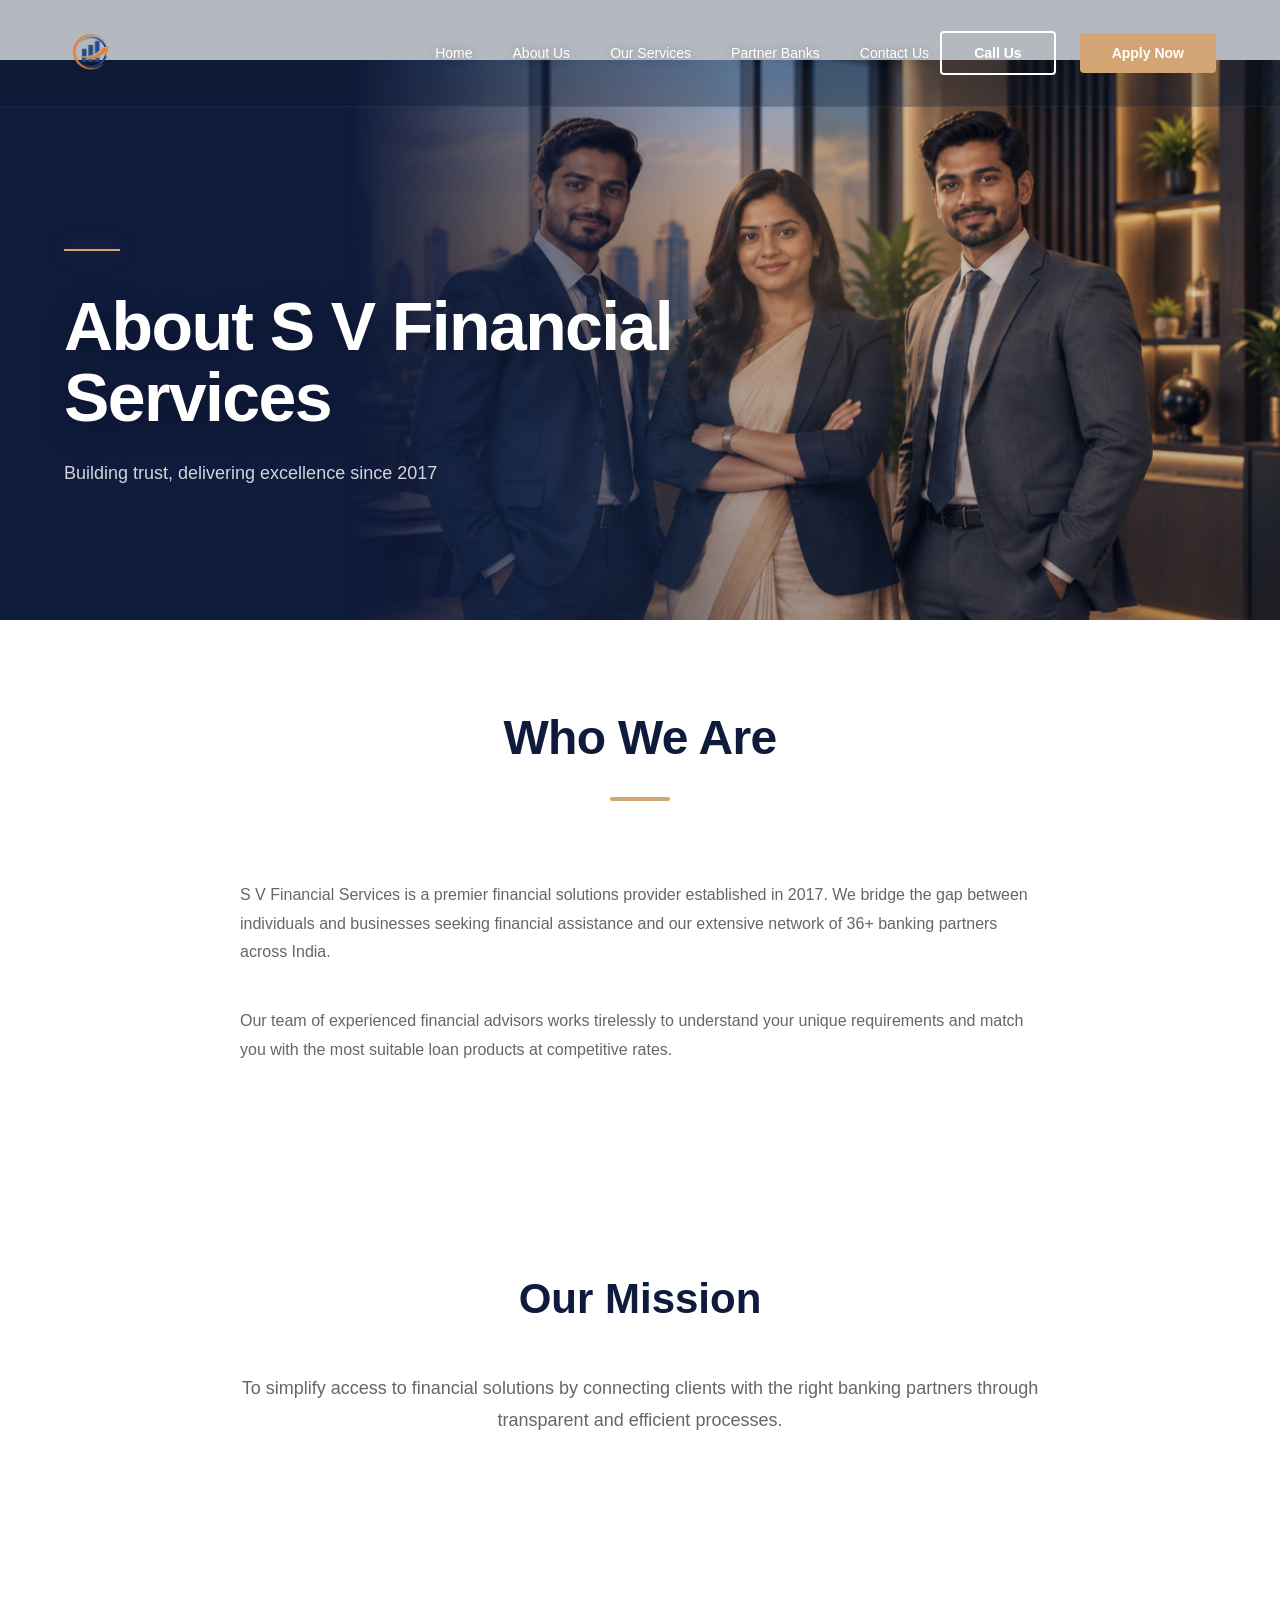
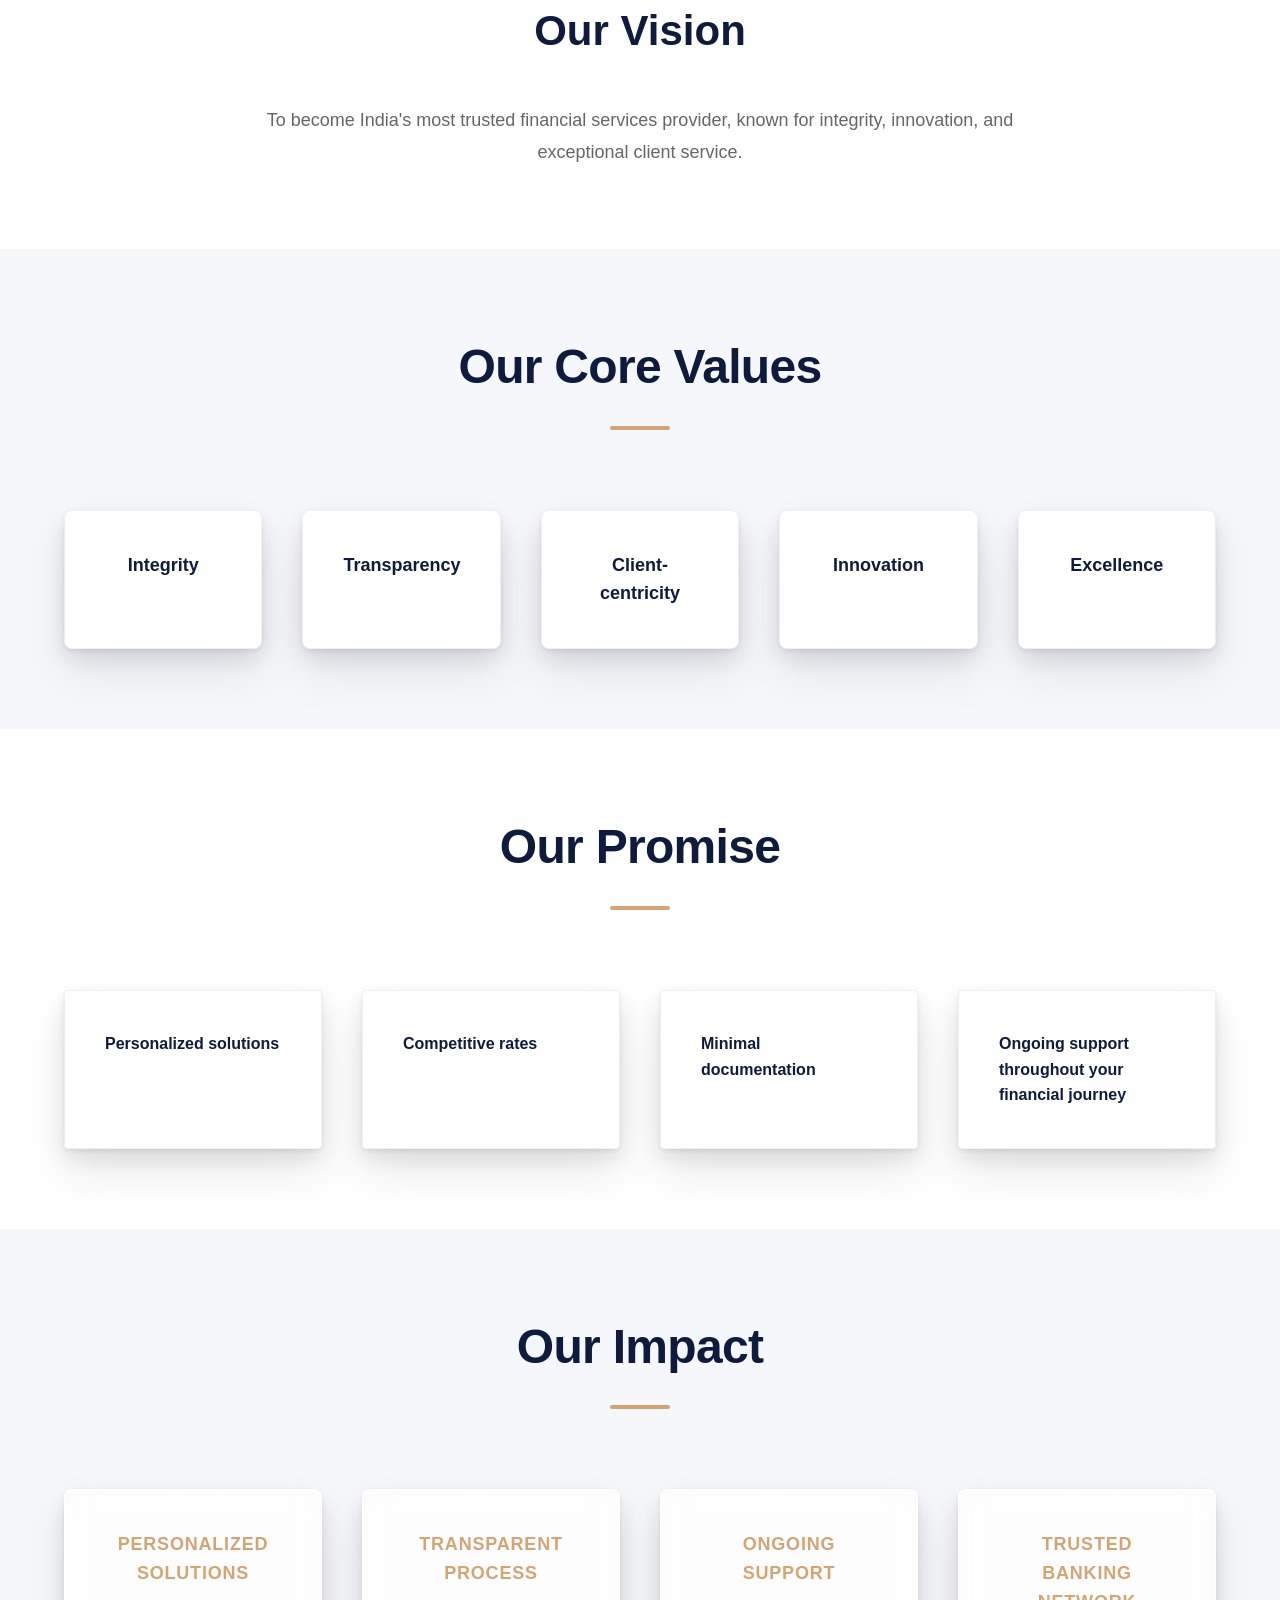
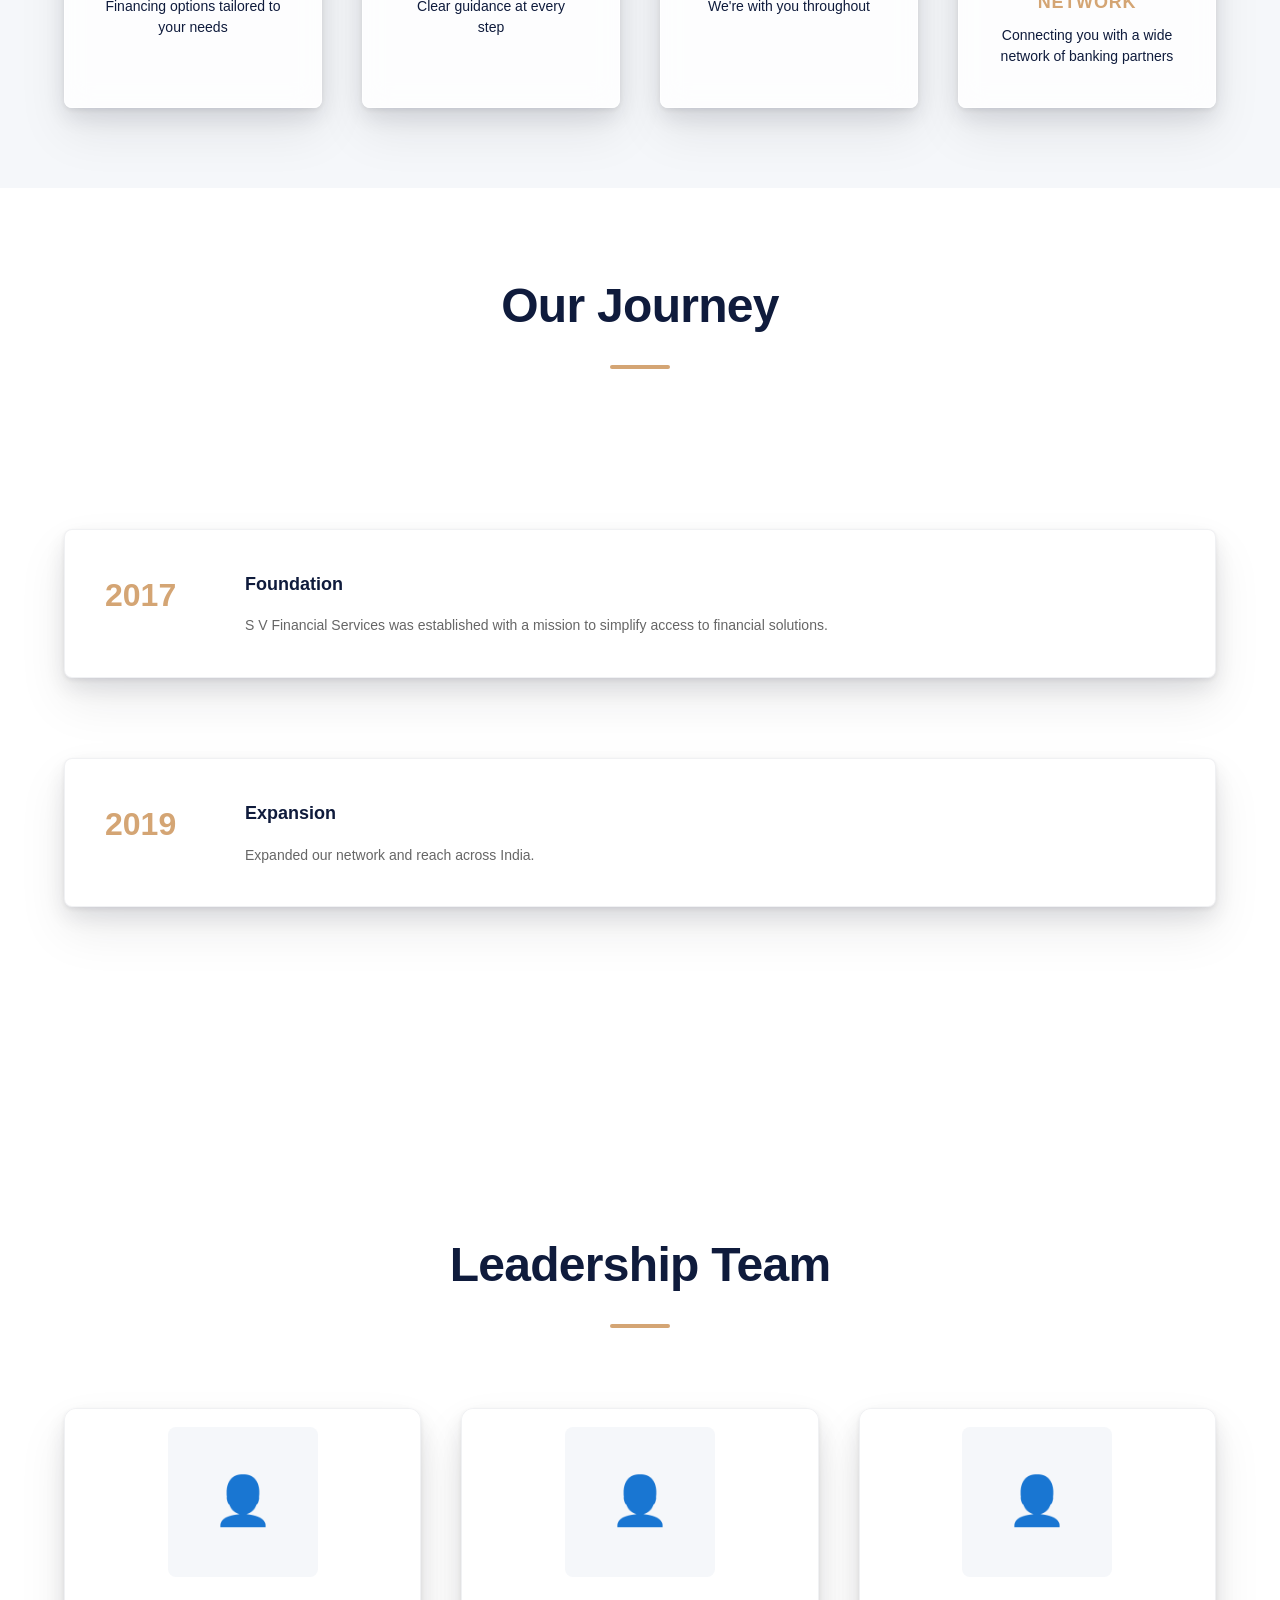
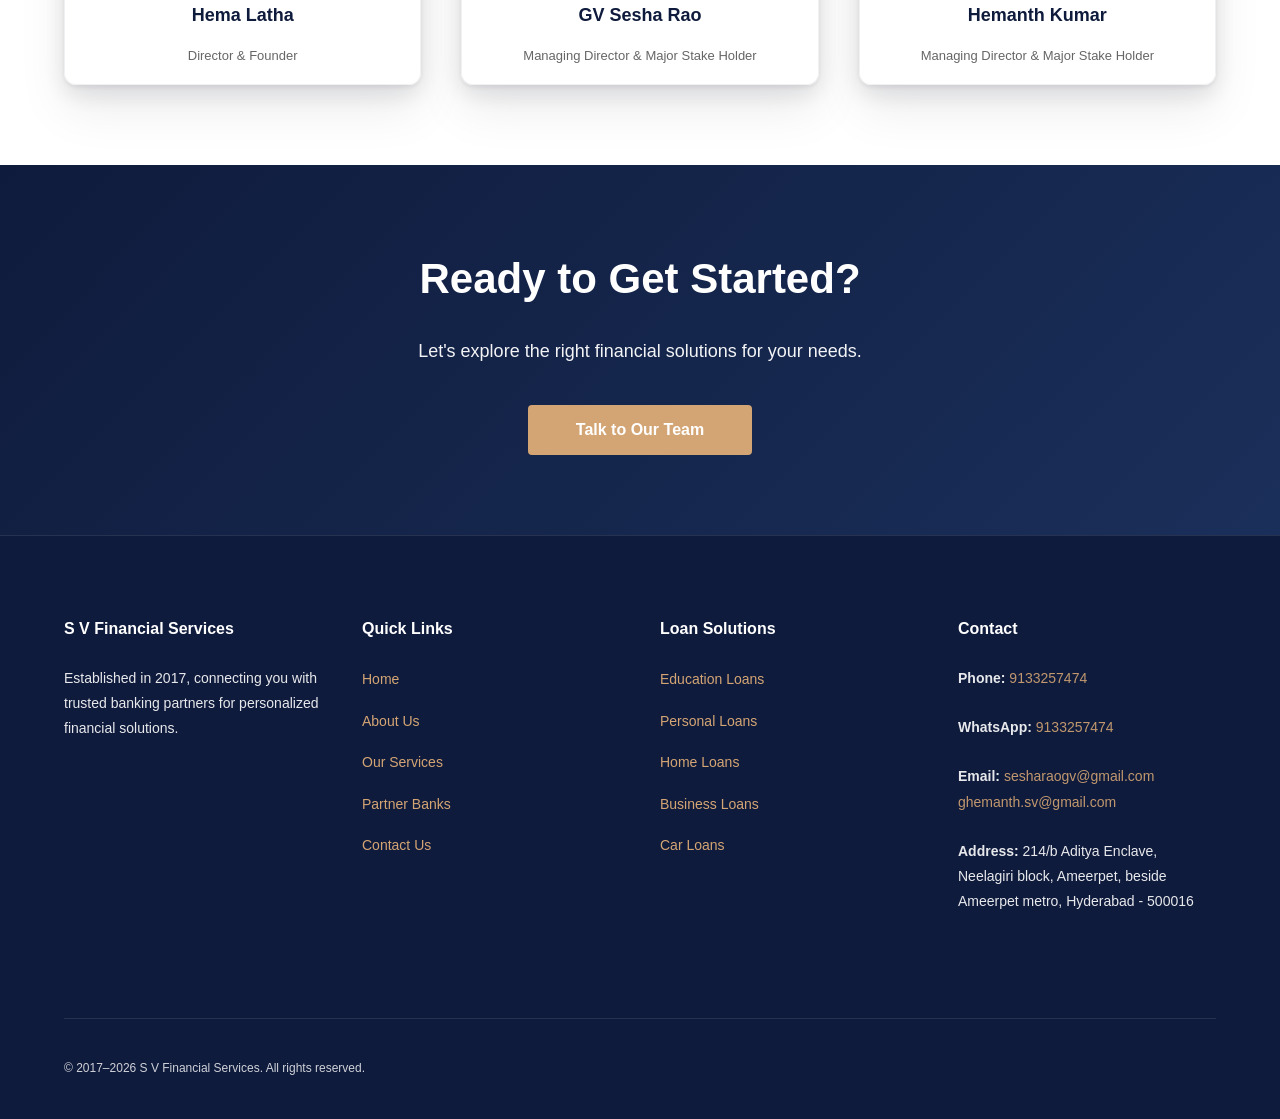
==== about.html @ e2f90a05 "Initial website deployment" ====
<!DOCTYPE html>
<html lang="en">
<head>
    <meta charset="UTF-8">
    <meta name="viewport" content="width=device-width, initial-scale=1.0">
    <meta name="description" content="About S V Financial Services - Our mission, vision, values, and journey since 2017.">
    <meta name="theme-color" content="#0F1B3C">
    
    <!-- Open Graph -->
    <meta property="og:title" content="About S V Financial Services">
    <meta property="og:description" content="Discover our mission, vision, and leadership.">
    <meta property="og:type" content="website">
    
    <title>About S V Financial Services</title>
    <link rel="stylesheet" href="style.css">
</head>
<body>
    <!-- HEADER & NAVIGATION -->
    <header class="header" id="header">
        <div class="header-container">
            <div class="logo">
                <img src="assets/LOGO.png" alt="S V Financial Services Logo" class="logo-img">
            </div>
            
            <nav class="nav-desktop" id="navDesktop">
                <a href="index.html" class="nav-link">Home</a>
                <a href="about.html" class="nav-link">About Us</a>
                <a href="index.html#services" class="nav-link">Our Services</a>
                <a href="index.html#partners" class="nav-link">Partner Banks</a>
                <a href="index.html#contact-cta" class="nav-link">Contact Us</a>
            </nav>
            
            <div class="header-actions">
                <button class="btn-call" id="callBtn">Call Us</button>
                <button class="btn-primary" id="applyBtnHeader">Apply Now</button>
            </div>
            
            <button class="mobile-menu-btn" id="mobileMenuBtn">
                <span></span>
                <span></span>
                <span></span>
            </button>
        </div>
    </header>

    <!-- MOBILE MENU -->
    <nav class="mobile-menu" id="mobileMenu">
        <div class="mobile-menu-content">
            <button class="close-menu-btn" id="closeMenuBtn">×</button>
            <a href="index.html" class="mobile-menu-link">Home</a>
            <a href="about.html" class="mobile-menu-link">About Us</a>
            <a href="index.html#services" class="mobile-menu-link">Our Services</a>
            <a href="index.html#partners" class="mobile-menu-link">Partner Banks</a>
            <a href="index.html#contact-cta" class="mobile-menu-link">Contact Us</a>
            <a href="tel:9133257474" class="mobile-menu-link">Call Us</a>
            <button class="btn-primary full-width" id="applyBtnMobile">Apply Now</button>
        </div>
    </nav>

    <main>
        <!-- SECTION 01: ABOUT HERO -->
        <section class="about-hero about-hero--parallax">
            <div class="hero-content">
                <h1>About S V Financial Services</h1>
                <p>Building trust, delivering excellence since 2017</p>
            </div>
        </section>

        <!-- SECTION 02: WHO WE ARE -->
        <section class="who-we-are">
            <div class="container">
                <h2 class="section-title section-title--refined">Who We Are</h2>
                <div class="who-we-are-content">
                    <p>
                        S V Financial Services is a premier financial solutions provider established in 2017. 
                        We bridge the gap between individuals and businesses seeking financial assistance and our 
                        extensive network of 36+ banking partners across India.
                    </p>
                    <p>
                        Our team of experienced financial advisors works tirelessly to understand your unique requirements 
                        and match you with the most suitable loan products at competitive rates.
                    </p>
                </div>
            </div>
        </section>

        <!-- SECTION 03: MISSION -->
        <section class="mission-vision" id="mission">
            <div class="container">
                <div class="mission-content">
                    <h2>Our Mission</h2>
                    <p>To simplify access to financial solutions by connecting clients with the right banking partners through transparent and efficient processes.</p>
                </div>
            </div>
        </section>

        <!-- SECTION 04: VISION -->
        <section class="mission-vision" id="vision">
            <div class="container">
                <div class="vision-content">
                    <h2>Our Vision</h2>
                    <p>To become India's most trusted financial services provider, known for integrity, innovation, and exceptional client service.</p>
                </div>
            </div>
        </section>

        <!-- SECTION 05: CORE VALUES -->
        <section class="core-values">
            <div class="container">
                <h2 class="section-title section-title--refined">Our Core Values</h2>
                <div class="values-grid" id="valuesGrid">
                    <!-- Values populated by JavaScript -->
                </div>
            </div>
        </section>

        <!-- SECTION 06: OUR PROMISE -->
        <section class="our-promise">
            <div class="container">
                <h2 class="section-title section-title--refined">Our Promise</h2>
                <div class="promise-grid" id="promiseGrid">
                    <!-- Promise items populated by JavaScript -->
                </div>
            </div>
        </section>

        <!-- SECTION 07: COMPANY STATISTICS -->
        <section class="company-stats">
            <div class="container">
                <h2 class="section-title section-title--refined">Our Impact</h2>
                <div class="stats-grid" id="aboutStatsGrid">
                    <!-- Stats populated by JavaScript -->
                </div>
            </div>
        </section>

        <!-- SECTION 08: OUR JOURNEY -->
        <section class="our-journey">
            <div class="container">
                <h2 class="section-title section-title--refined">Our Journey</h2>
                <div class="timeline" id="journeyTimeline">
                    <!-- Journey timeline populated by JavaScript -->
                </div>
            </div>
        </section>

        <!-- SECTION 09: LEADERSHIP TEAM -->
        <section class="leadership-team">
            <div class="container">
                <h2 class="section-title section-title--refined">Leadership Team</h2>
                <div class="leadership-grid" id="leadershipGrid">
                    <!-- Leadership populated by JavaScript -->
                </div>
            </div>
        </section>

        <!-- SECTION 10: CONTACT CTA -->
        <section class="contact-cta-section">
            <div class="container">
                <h2>Ready to Get Started?</h2>
                <p>Let's explore the right financial solutions for your needs.</p>
                <button class="btn-primary btn-large" id="contactTeamBtn">Talk to Our Team</button>
            </div>
        </section>

        <!-- SECTION 11: FOOTER -->
        <footer class="footer">
            <div class="container">
                <div class="footer-grid">
                    <div class="footer-column">
                        <h3>S V Financial Services</h3>
                        <p>Established in 2017, connecting you with trusted banking partners for personalized financial solutions.</p>
                    </div>
                    
                    <div class="footer-column">
                        <h4>Quick Links</h4>
                        <ul>
                            <li><a href="index.html">Home</a></li>
                            <li><a href="about.html">About Us</a></li>
                            <li><a href="index.html#services">Our Services</a></li>
                            <li><a href="index.html#partners">Partner Banks</a></li>
                            <li><a href="index.html#contact-cta">Contact Us</a></li>
                        </ul>
                    </div>
                    
                    <div class="footer-column">
                        <h4>Loan Solutions</h4>
                        <ul>
                            <li><a href="index.html#services">Education Loans</a></li>
                            <li><a href="index.html#services">Personal Loans</a></li>
                            <li><a href="index.html#services">Home Loans</a></li>
                            <li><a href="index.html#services">Business Loans</a></li>
                            <li><a href="index.html#services">Car Loans</a></li>
                        </ul>
                    </div>
                    
                    <div class="footer-column">
                        <h4>Contact</h4>
                        <p><strong>Phone:</strong> <a href="tel:9133257474">9133257474</a></p>
                        <p><strong>WhatsApp:</strong> <a href="https://wa.me/919133257474">9133257474</a></p>
                        <p><strong>Email:</strong> <a href="mailto:sesharaogv@gmail.com">sesharaogv@gmail.com</a><br><a href="mailto:ghemanth.sv@gmail.com">ghemanth.sv@gmail.com</a></p>
                        <p><strong>Address:</strong> 214/b Aditya Enclave, Neelagiri block, Ameerpet, beside Ameerpet metro, Hyderabad - 500016</p>
                    </div>
                </div>
                
                <div class="footer-bottom">
                    <p>&copy; 2017–<span id="year"></span> S V Financial Services. All rights reserved.</p>
                    <div class="footer-links">
                    </div>
                </div>
            </div>
        </footer>
    </main>

    <script src="script.js"></script>
</body>
</html>
---- style.css ----
/* ================================================================
   S V FINANCIAL SERVICES - PREMIUM STYLESHEET
   ================================================================ */

/* CSS VARIABLES */
:root {
    /* Primary Colors */
    --primary-navy: #0F1B3C;
    --primary-white: #FFFFFF;
    --accent-blue: #E8F0F8;
    --accent-gold: #D4A574;
    
    /* Text Colors */
    --text-dark: #1A2744;
    --text-light: #666666;
    --text-muted: #999999;
    
    /* Utility Colors */
    --bg-light: #F5F7FA;
    --border-light: #EEEEEE;
    --success: #10B981;
    --error: #EF4444;
    --info: #3B82F6;
    
    /* Shadows */
    --shadow-sm: 0 2px 8px rgba(0, 0, 0, 0.08);
    --shadow-md: 0 4px 16px rgba(0, 0, 0, 0.12);
    --shadow-lg: 0 8px 32px rgba(0, 0, 0, 0.16);
    
    /* Typography */
    --font-family: -apple-system, BlinkMacSystemFont, "Segoe UI", Roboto, sans-serif;
    --font-size-base: 16px;
    --line-height-base: 1.6;
    
    /* Spacing */
    --spacing-xs: 8px;
    --spacing-sm: 16px;
    --spacing-md: 24px;
    --spacing-lg: 40px;
    --spacing-xl: 80px;
    
    /* Animation */
    --transition-fast: 300ms ease;
    --transition-base: 400ms ease;
    --transition-slow: 600ms ease;
}

/* Respect reduced motion preference */
@media (prefers-reduced-motion: reduce) {
    * {
        animation-duration: 0.01ms !important;
        animation-iteration-count: 1 !important;
        transition-duration: 0.01ms !important;
    }
}

/* ================================================================
   GLOBAL STYLES
   ================================================================ */

* {
    margin: 0;
    padding: 0;
    box-sizing: border-box;
}

html {
    scroll-behavior: smooth;
}

body {
    font-family: var(--font-family);
    font-size: var(--font-size-base);
    line-height: var(--line-height-base);
    color: var(--text-dark);
    background-color: var(--primary-white);
    overflow-x: hidden;
}

.container {
    max-width: 1200px;
    margin: 0 auto;
    padding: 0 var(--spacing-md);
}

/* ================================================================
   PERSISTENT ₹ COIN — single signature visual, position/opacity/scale
   driven by JS via CSS custom properties. Never affects layout
   (fixed + transform/opacity only). Sits below header/nav/forms.
   ================================================================ */

.persistent-rupee {
    position: fixed;
    top: 0;
    left: 0;
    width: 150px;
    height: 150px;
    margin: -75px 0 0 -75px; /* centers the box on its JS-driven x/y point */
    z-index: 6;
    pointer-events: none;
    perspective: 700px;
    will-change: transform, opacity;
    transform: translate3d(
        calc(var(--rupee-x, 50) * 1vw),
        calc(var(--rupee-y, 50) * 1vh),
        0
    ) scale(var(--rupee-scale, 1));
    opacity: var(--rupee-opacity, 0);
    filter: drop-shadow(0 10px 26px rgba(5, 12, 28, 0.45));
    transition: opacity 300ms ease;
}

.persistent-rupee__spin {
    width: 100%;
    height: 100%;
    animation: rupeeSpin 16s linear infinite;
    transform-style: preserve-3d;
}

.persistent-rupee__svg {
    width: 100%;
    height: 100%;
    display: block;
}

.persistent-rupee.is-pulsing .persistent-rupee__spin {
    animation:
        rupeeSpin 16s linear infinite,
        rupeePulse 650ms ease-out;
}

@keyframes rupeeSpin {
    from { transform: rotateY(0deg); }
    to { transform: rotateY(360deg); }
}

@keyframes rupeePulse {
    0% { filter: brightness(1); }
    40% { filter: brightness(1.18); }
    100% { filter: brightness(1); }
}

@media (max-width: 768px) {
    .persistent-rupee {
        width: 96px;
        height: 96px;
        margin: -48px 0 0 -48px;
    }
}

@media (prefers-reduced-motion: reduce) {
    .persistent-rupee {
        transition: none;
    }
    .persistent-rupee__spin {
        animation: none;
    }
}

/* ================================================================
   HEADER & NAVIGATION
   ================================================================ */

.header {
    position: fixed;
    top: 0;
    left: 0;
    right: 0;
    z-index: 1000;
    transition: all var(--transition-base);
    background: transparent;
}

.header.scrolled {
    background: rgba(15, 27, 60, 0.95);
    backdrop-filter: blur(10px);
    box-shadow: var(--shadow-md);
}

.header-container {
    max-width: 1200px;
    margin: 0 auto;
    padding: var(--spacing-md);
    display: flex;
    align-items: center;
    justify-content: space-between;
}

.logo {
    display: flex;
    align-items: center;
    gap: 14px;
    flex: 0 0 auto;
    width: auto;
    min-width: 300px;
    position: relative;
    z-index: 10;
}

.logo img {
    height: 58px;
    width: 58px;
    object-fit: contain;
    display: block;
    transition: transform var(--transition-fast);
}

.logo img:hover {
    transform: scale(1.05);
}
.logo-name {
    display: block;
    color: #ffffff;
    font-size: 21px;
    font-weight: 600;
    line-height: 1.2;
    white-space: nowrap;
    letter-spacing: 0.2px;
    visibility: visible;
    opacity: 1;
}

.nav-desktop {
    display: flex;
    gap: var(--spacing-lg);
    align-items: center;
}

.nav-link {
    color: var(--primary-white);
    text-decoration: none;
    font-size: 14px;
    font-weight: 500;
    position: relative;
    transition: color var(--transition-fast);
}

.nav-link::after {
    content: '';
    position: absolute;
    bottom: -4px;
    left: 0;
    width: 0;
    height: 2px;
    background: var(--accent-gold);
    transition: width var(--transition-base);
}

.nav-link:hover::after,
.nav-link.active::after {
    width: 100%;
}

.header-actions {
    display: flex;
    gap: var(--spacing-md);
    align-items: center;
}

.mobile-menu-btn {
    display: none;
    flex-direction: column;
    background: none;
    border: none;
    cursor: pointer;
    gap: 6px;
}

.mobile-menu-btn span {
    width: 24px;
    height: 2px;
    background: var(--primary-white);
    transition: all var(--transition-fast);
    display: block;
}

/* Mobile Menu */
.mobile-menu {
    display: none;
    position: fixed;
    top: 0;
    left: 0;
    right: 0;
    bottom: 0;
    background: var(--primary-navy);
    z-index: 999;
    flex-direction: column;
    padding: 80px var(--spacing-md) var(--spacing-md);
}

.mobile-menu.active {
    display: flex;
}

.mobile-menu-content {
    display: flex;
    flex-direction: column;
    gap: var(--spacing-md);
}

.close-menu-btn {
    position: absolute;
    top: 20px;
    right: 20px;
    background: none;
    border: none;
    color: var(--primary-white);
    font-size: 32px;
    cursor: pointer;
}

.mobile-menu-link {
    color: var(--primary-white);
    text-decoration: none;
    padding: var(--spacing-md) 0;
    border-bottom: 1px solid rgba(255, 255, 255, 0.1);
    transition: color var(--transition-fast);
}

.mobile-menu-link:hover {
    color: var(--accent-gold);
}

.full-width {
    width: 100%;
    margin-top: var(--spacing-md);
}

/* ================================================================
   BUTTONS
   ================================================================ */

.btn-primary,
.btn-secondary,
.btn-call {
    padding: 12px 32px;
    border: none;
    border-radius: 4px;
    font-size: 14px;
    font-weight: 600;
    cursor: pointer;
    transition: all var(--transition-fast);
    font-family: var(--font-family);
    text-decoration: none;
    display: inline-block;
    text-align: center;
}

.btn-primary {
    background: var(--accent-gold);
    color: var(--primary-white);
}

.btn-primary:hover {
    background: #c29463;
    transform: translateY(-2px);
    box-shadow: var(--shadow-md);
}

.btn-primary:active {
    transform: translateY(0);
}

.btn-secondary {
    background: transparent;
    color: var(--primary-white);
    border: 2px solid var(--primary-white);
}

.btn-secondary:hover {
    background: var(--primary-white);
    color: var(--primary-navy);
    transform: translateY(-2px);
}

.btn-call {
    background: transparent;
    color: var(--primary-white);
    border: 2px solid var(--primary-white);
}

.btn-call:hover {
    background: var(--primary-white);
    color: var(--primary-navy);
}

.header.scrolled .btn-call {
    background: transparent;
}

.btn-large {
    padding: 16px 48px;
    font-size: 16px;
}

/* ================================================================
   SECTION 01: CINEMATIC HERO
   ================================================================ */

.hero {
    position: relative;
    height: calc(100vh - 60px);
    min-height: 650px;
    display: flex;
    align-items: center;
    justify-content: center;
    overflow: hidden;
    margin-top: 60px;
}

.hero-video {
    position: absolute;
    top: 0;
    left: 0;
    width: 100%;
    height: 100%;
    object-fit: cover;
    z-index: 0;
}

.hero-fallback {
    position: absolute;
    top: 0;
    left: 0;
    width: 100%;
    height: 100%;
    object-fit: cover;
    z-index: -1;
}


.hero::before {
    content: '';
    position: absolute;
    top: 0;
    left: 0;
    right: 0;
    bottom: 0;
    background: rgba(15, 27, 60, 0.4);
    z-index: 1;
}
.hero-content {
    position: absolute;
    left: 7%;
    top: 50%;
    transform: translateY(-50%);
    z-index: 8;
    text-align: left;
    color: var(--primary-white);
    width: 500px;
    max-width: 40%;
    animation: fadeInUp 800ms ease-out forwards;
    animation-delay: 200ms;
}

.hero-title {
    font-size: clamp(42px, 4.2vw, 62px);
    line-height: 1.08;
    font-weight: 700;
    margin-bottom: 22px;
    letter-spacing: -1.5px;
    color: var(--primary-white);
}
.hero-highlight {
    color: var(--primary-white);
    position: relative;
}
.hero-subtitle {
    font-size: 20px;
    font-weight: 400;
    line-height: 1.6;
    margin-bottom: var(--spacing-lg);
    opacity: 0.95;
}

.hero-ctas {
    display: flex;
    gap: var(--spacing-md);
    justify-content: center;
    flex-wrap: wrap;
}

.scroll-indicator {
    position: absolute;
    bottom: 40px;
    left: 50%;
    transform: translateX(-50%);
    z-index: 2;
    animation: bounce 2s infinite;
}

.scroll-indicator span {
    display: block;
    width: 2px;
    height: 30px;
    background: var(--primary-white);
    margin: 0 auto;
}

@keyframes fadeInUp {
    from {
        opacity: 0;
        transform: translateY(30px);
    }
    to {
        opacity: 1;
        transform: translateY(0);
    }
}

@keyframes bounce {
    0%, 100% {
        transform: translateX(-50%) translateY(0);
    }
    50% {
        transform: translateX(-50%) translateY(-10px);
    }
}

/* ================================================================
   SECTION 02: TRUST / KEY NUMBERS
   ================================================================ */

.trust-section {
    padding: var(--spacing-xl) 0;
    background: var(--bg-light);
}

.trust-grid {
    position: relative;
    z-index: 8;
    display: grid;
    grid-template-columns: repeat(auto-fit, minmax(200px, 1fr));
    gap: var(--spacing-lg);
}

.trust-card {
    text-align: center;
    padding: var(--spacing-lg);
    background: var(--primary-white);
    border-radius: 8px;
    box-shadow: var(--shadow-sm);
    transition: transform var(--transition-base), box-shadow var(--transition-base);
    opacity: 0;
    animation: fadeInUp 600ms ease-out forwards;
}

.trust-card:nth-child(1) { animation-delay: 0ms; }
.trust-card:nth-child(2) { animation-delay: 100ms; }
.trust-card:nth-child(3) { animation-delay: 200ms; }
.trust-card:nth-child(4) { animation-delay: 300ms; }

.trust-card:hover {
    transform: translateY(-8px);
    box-shadow: var(--shadow-lg);
}

.trust-value {
    font-size: 48px;
    font-weight: 700;
    color: var(--accent-gold);
    margin-bottom: var(--spacing-sm);
    display: block;
}

.trust-label {
    font-size: 14px;
    color: var(--text-light);
    font-weight: 500;
    text-transform: uppercase;
    letter-spacing: 1px;
}

/* ----------------------------------------------------------------
   TRUST SECTION — REFINED REDESIGN (2 key facts only)
   Scoped to #trustGrid / .trust-card--refined so the base trust
   rules above stay untouched. No perspective/rotate/3D transforms.
   Relies on --glass-white / --glass-blur / --depth-shadow(-hover)
   variables already defined in :root further down this file.
   ---------------------------------------------------------------- */

.trust-eyebrow {
    text-align: center;
    font-size: 12px;
    font-weight: 600;
    letter-spacing: 2.5px;
    text-transform: uppercase;
    color: var(--accent-gold);
    margin: 0 0 var(--spacing-lg);
}

#trustGrid {
    display: grid;
    grid-template-columns: repeat(2, minmax(160px, 220px));
    justify-content: center;
    align-items: stretch;
    gap: var(--spacing-xl);
    max-width: 560px;
    margin: 0 auto;
}

.trust-card.trust-card--refined {
    position: relative;
    overflow: hidden;
    text-align: center;
    padding: var(--spacing-lg) var(--spacing-md);
    background: var(--glass-white);
    border: 1px solid rgba(255, 255, 255, 0.86);
    border-radius: 12px;
    backdrop-filter: blur(var(--glass-blur));
    -webkit-backdrop-filter: blur(var(--glass-blur));
    box-shadow: var(--depth-shadow);
    transition: transform 300ms ease, box-shadow 300ms ease;
}

.trust-card.trust-card--refined::before {
    content: "";
    position: absolute;
    top: 0;
    left: 18%;
    right: 18%;
    height: 1px;
    background: linear-gradient(90deg, transparent, rgba(255, 255, 255, 0.88), transparent);
    pointer-events: none;
}

.trust-card.trust-card--refined:hover {
    transform: translateY(-4px);
    box-shadow: var(--depth-shadow-hover);
}

.trust-card--refined .trust-title {
    display: block;
    font-size: 18px;
    font-weight: 700;
    color: var(--accent-gold);
    letter-spacing: 0.8px;
    margin-bottom: 6px;
}

.trust-card--refined .trust-description {
    display: block;
    font-size: 14px;
    font-weight: 500;
    color: var(--primary-navy);
    line-height: 1.5;
}

@media (max-width: 640px) {
    #trustGrid {
        grid-template-columns: repeat(2, minmax(130px, 1fr));
        gap: var(--spacing-md);
        max-width: 380px;
    }

    .trust-card.trust-card--refined {
        padding: var(--spacing-md) var(--spacing-sm);
    }

    .trust-card--refined .trust-title {
        font-size: 15px;
    }

    .trust-card--refined .trust-description {
        font-size: 13px;
    }
}

/* ================================================================
   SECTION TITLE
   ================================================================ */

.section-title {
    font-size: clamp(32px, 6vw, 48px);
    font-weight: 600;
    text-align: center;
    margin-bottom: var(--spacing-xl);
    color: var(--primary-navy);
    position: relative;
    padding-bottom: var(--spacing-md);
}

.eligibility-section .section-title {
    color: var(--primary-white);
}

.section-title::after {
    content: '';
    position: absolute;
    bottom: 0;
    left: 50%;
    transform: translateX(-50%);
    width: 60px;
    height: 4px;
    background: var(--accent-gold);
    border-radius: 2px;
}

@keyframes fadeIn {
    from { opacity: 0; }
    to { opacity: 1; }
}

/* ================================================================
   SECTION 03: LOAN SOLUTIONS — CINEMATIC IMAGE + GLASS PANEL
   Desktop: full-bleed sharp photo (left ~45% clear), right ~55%
   is a translucent navy glass panel holding all text + navigation.
   Photo stays sharp/unblurred throughout — only the right panel
   is frosted glass, and it fades in via gradient (no hard seam).
   ================================================================ */

.loan-solutions--cinematic {
    position: relative;
    overflow: hidden;
    min-height: 640px;
    background: var(--primary-navy);
    color: var(--primary-white);
    display: flex;
    align-items: stretch;
}

/* Atmospheric backdrop — replaces the old photograph layer.
   The persistent ₹ coin (fixed, positioned via JS) supplies the visual;
   this is just a restrained navy gradient field behind it, no photo, no glow spam. */
.loan-solutions__backdrop {
    position: absolute;
    inset: 0;
    z-index: 0;
    background:
        radial-gradient(ellipse 55% 60% at 24% 50%, rgba(212, 165, 116, 0.07) 0%, rgba(212, 165, 116, 0) 70%),
        linear-gradient(155deg, #0C1730 0%, #0F1B3C 45%, #0A1226 100%);
}

/* Loan Solutions section - full-width balanced layout */
.loan-solutions--cinematic {
    position: relative;
    padding: var(--spacing-xl) 0;
    background: linear-gradient(
        radial-gradient(ellipse 55% 60% at 24% 50%, rgba(212, 165, 116, 0.07) 0%, rgba(212, 165, 116, 0) 70%),
        linear-gradient(155deg, #0C1730 0%, #0F1B3C 45%, #0A1226 100%)
    );
    overflow: hidden;
}

/* Full-width container, no right-side glass panel */
.loan-solutions__glass {
    position: relative;
    z-index: 8;
    width: 100%;
    display: flex;
    align-items: stretch;
    background: transparent;
    backdrop-filter: none;
    -webkit-backdrop-filter: none;
}

/* Inner grid: Left content + Right image */
.loan-solutions__inner {
    width: 100%;
    display: grid;
    grid-template-columns: 1fr 1fr;
    gap: var(--spacing-xl);
    align-items: stretch;
    padding: var(--spacing-xl) var(--spacing-lg);
    grid-template-areas:
        "content image"
        "strip strip";
}

/* Left column: Heading + content + navigation */
.loan-solutions__intro {
    min-width: 0;
    display: flex;
    flex-direction: column;
    gap: var(--spacing-lg);
}

/* Column wrappers */
.loan-solutions__content-column {
    grid-area: content;
    display: flex;
    flex-direction: column;
    gap: var(--spacing-lg);
}

.loan-solutions__image-column {
    grid-area: image;
    display: flex;
    align-items: stretch;
}

.loan-solutions__heading {
    font-size: 40px;
    font-weight: 600;
    line-height: 1.25;
    letter-spacing: -0.5px;
    color: var(--primary-white);
    margin: 0 0 var(--spacing-md);
}

.loan-solutions__heading span {
    color: var(--accent-gold);
}

.loan-solutions__subtext {
    font-size: 16px;
    line-height: 1.6;
    color: rgba(255, 255, 255, 0.72);
    max-width: 42ch;
    margin: 0 0 var(--spacing-lg);
}

/* Selected content (name + description), swapped via JS on category change */
.loan-content {
    min-height: 96px;
    border-top: 1px solid rgba(255, 255, 255, 0.16);
    padding-top: var(--spacing-md);
    margin-bottom: var(--spacing-lg);
}

.loan-content__name {
    display: block;
    font-size: 20px;
    font-weight: 600;
    color: var(--primary-white);
    margin-bottom: 8px;
    opacity: 0;
    transform: translateY(6px);
    animation: loanContentIn 450ms ease-out forwards;
}

.loan-content__desc {
    font-size: 15px;
    line-height: 1.6;
    color: rgba(255, 255, 255, 0.68);
    max-width: 46ch;
    opacity: 0;
    transform: translateY(6px);
    animation: loanContentIn 450ms ease-out 80ms forwards;
}

@keyframes loanContentIn {
    to { opacity: 1; transform: translateY(0); }
}

/* Loan visual image area - right column */
.loan-solutions__visual {
    position: relative;
    width: 100%;
    height: 100%;
    min-height: 400px;
    border-radius: 12px;
    overflow: hidden;
    background: linear-gradient(135deg, rgba(255, 255, 255, 0.05) 0%, rgba(255, 255, 255, 0.02) 100%);
    border: 1px solid rgba(255, 255, 255, 0.1);
    box-shadow: 
        0 8px 32px rgba(0, 0, 0, 0.2),
        inset 0 1px 0 rgba(255, 255, 255, 0.08);
}

.loan-solutions__image {
    width: 100%;
    height: 100%;
    object-fit: cover;
    object-position: center;
    display: block;
    transition: opacity 600ms cubic-bezier(0.4, 0, 0.2, 1);
    opacity: 1;
}

.loan-solutions__image.is-changing {
    opacity: 0;
    transition: opacity 300ms cubic-bezier(0.4, 0, 0.2, 1);
}

/* Vertical category selector - compact 2-column grid */
.loan-nav {
    display: grid;
    grid-template-columns: 1fr 1fr;
    gap: var(--spacing-md);
    width: 100%;
}

.loan-nav__item {
    display: flex;
    align-items: center;
    gap: 14px;
    padding: 12px var(--spacing-md);
    background: none;
    border: none;
    border-left: 2px solid transparent;
    margin-left: -1px;
    color: rgba(255, 255, 255, 0.62);
    font-size: 14px;
    font-weight: 500;
    text-align: left;
    cursor: pointer;
    transition: color 300ms ease, border-color 300ms ease, background-color 300ms ease;
}

.loan-nav__icon {
    width: 18px;
    height: 18px;
    flex-shrink: 0;
    color: currentColor;
}

.loan-nav__icon svg {
    width: 100%;
    height: 100%;
}

.loan-nav__item:hover {
    color: var(--primary-white);
    background: rgba(255, 255, 255, 0.05);
}

.loan-nav__item.active {
    color: var(--primary-white);
    border-left-color: var(--accent-gold);
    background: rgba(212, 165, 116, 0.10);
}

.loan-nav__item.active .loan-nav__icon {
    color: var(--accent-gold);
}

/* Supporting strip — spans full width at bottom */
.loan-strip {
    grid-area: strip;
    display: grid;
    grid-template-columns: repeat(4, 1fr);
    gap: var(--spacing-sm) var(--spacing-md);
    padding-top: var(--spacing-md);
    border-top: 1px solid rgba(255, 255, 255, 0.14);
}

.loan-strip__item {
    display: flex;
    align-items: baseline;
    gap: 8px;
}

.loan-strip__item::before {
    content: "";
    width: 5px;
    height: 5px;
    border-radius: 50%;
    background: var(--accent-gold);
    flex-shrink: 0;
    transform: translateY(-2px);
}

.loan-strip__label {
    font-size: 13px;
    font-weight: 600;
    letter-spacing: 0.3px;
    color: rgba(255, 255, 255, 0.85);
}

/* Tablet: glass panel takes more width so text stays comfortable */
@media (max-width: 1024px) {
    .loan-solutions__inner {
        grid-template-columns: 1fr 1fr;
        gap: var(--spacing-lg);
        padding: var(--spacing-lg) var(--spacing-md);
    }
    .loan-solutions__heading {
        font-size: 34px;
    }
    .loan-solutions__visual {
        min-height: 350px;
    }
    .loan-strip {
        grid-template-columns: repeat(3, 1fr);
    }
}

/* Tablet & Mobile: single column layout */
@media (max-width: 768px) {
    .loan-solutions--cinematic {
        padding: var(--spacing-lg) 0;
    }
    .loan-solutions__glass {
        width: 100%;
        background: transparent;
    }
    .loan-solutions__inner {
        grid-template-columns: 1fr;
        gap: var(--spacing-lg);
        padding: var(--spacing-lg) var(--spacing-md);
        grid-template-areas:
            "content"
            "image"
            "strip";
    }
    .loan-solutions__heading {
        font-size: 28px;
    }
    .loan-solutions__visual {
        min-height: 300px;
    }
    .loan-nav {
        grid-template-columns: repeat(2, 1fr);
    }
    .loan-strip {
        grid-template-columns: repeat(2, 1fr);
    }
}

/* ================================================================
   SECTION 04: LOAN ELIGIBILITY CHECKER
   ================================================================ */

.eligibility-section {
    padding: var(--spacing-xl) 0;
    background: linear-gradient(135deg, var(--primary-navy) 0%, #1a2f5a 100%);
    color: var(--primary-white);
}

.eligibility-container {
    position: relative;
    z-index: 8;
    max-width: 600px;
    margin: 0 auto;
    background: rgba(255, 255, 255, 0.05);
    backdrop-filter: blur(10px);
    padding: var(--spacing-xl);
    border-radius: 12px;
    border: 1px solid rgba(255, 255, 255, 0.1);
}

.eligibility-step {
    display: none;
    opacity: 0;
    animation: fadeIn 300ms ease-out forwards;
}

.eligibility-step.active {
    display: block;
}

.eligibility-question {
    font-size: 20px;
    font-weight: 600;
    margin-bottom: var(--spacing-lg);
    text-align: center;
}

.eligibility-options {
    display: grid;
    gap: var(--spacing-md);
    margin-bottom: var(--spacing-lg);
}

.option-button {
    padding: var(--spacing-md) var(--spacing-lg);
    border: 2px solid rgba(255, 255, 255, 0.2);
    background: transparent;
    color: var(--primary-white);
    border-radius: 8px;
    cursor: pointer;
    font-size: 16px;
    font-weight: 600;
    transition: all var(--transition-base);
}

.option-button:hover {
    border-color: var(--accent-gold);
    background: rgba(212, 165, 116, 0.1);
}

.option-button.selected {
    border-color: var(--accent-gold);
    background: rgba(212, 165, 116, 0.2);
}

.income-input-group {
    display: grid;
    gap: var(--spacing-md);
    margin-bottom: var(--spacing-lg);
}

.income-buttons {
    display: grid;
    gap: var(--spacing-md);
}

.income-button {
    padding: var(--spacing-md) var(--spacing-lg);
    border: 2px solid rgba(255, 255, 255, 0.2);
    background: transparent;
    color: var(--primary-white);
    border-radius: 8px;
    cursor: pointer;
    font-size: 14px;
    font-weight: 500;
    text-align: left;
    transition: all var(--transition-base);
}

.income-button:hover {
    border-color: var(--accent-gold);
    background: rgba(212, 165, 116, 0.1);
}

.income-button.selected {
    border-color: var(--accent-gold);
    background: rgba(212, 165, 116, 0.2);
}

.result-card {
    background: rgba(255, 255, 255, 0.95);
    color: var(--text-dark);
    padding: var(--spacing-lg);
    border-radius: 8px;
    margin-bottom: var(--spacing-lg);
}

.result-title {
    font-size: 18px;
    font-weight: 600;
    margin-bottom: var(--spacing-md);
    color: var(--primary-navy);
}

.result-amount {
    font-size: 28px;
    font-weight: 700;
    color: var(--accent-gold);
    margin-bottom: var(--spacing-md);
}

.result-disclaimer {
    font-size: 12px;
    color: var(--text-light);
    line-height: 1.6;
    margin-top: var(--spacing-md);
    padding-top: var(--spacing-md);
    border-top: 1px solid var(--border-light);
}

.lead-capture-form {
    display: grid;
    gap: var(--spacing-md);
    margin-bottom: var(--spacing-md);
}

.form-group {
    display: flex;
    flex-direction: column;
}

.form-group label {
    color: var(--primary-white);
    font-size: 14px;
    font-weight: 600;
    margin-bottom: 8px;
}

.form-group input[type="text"],
.form-group input[type="tel"] {
    padding: var(--spacing-md);
    border: 1px solid rgba(255, 255, 255, 0.2);
    background: rgba(255, 255, 255, 0.1);
    color: var(--primary-white);
    border-radius: 4px;
    font-size: 14px;
    transition: all var(--transition-fast);
}

.form-group input[type="text"]::placeholder,
.form-group input[type="tel"]::placeholder {
    color: rgba(255, 255, 255, 0.6);
}

.form-group input[type="text"]:focus,
.form-group input[type="tel"]:focus {
    outline: none;
    border-color: var(--accent-gold);
    background: rgba(255, 255, 255, 0.15);
}

.checkbox-group {
    display: flex;
    align-items: center;
    gap: var(--spacing-sm);
    margin-bottom: var(--spacing-md);
}

.checkbox-group input[type="checkbox"] {
    width: 18px;
    height: 18px;
    cursor: pointer;
    accent-color: var(--accent-gold);
}

.checkbox-group label {
    color: var(--primary-white);
    font-size: 14px;
    cursor: pointer;
}

.whatsapp-button {
    width: 100%;
    padding: var(--spacing-md) var(--spacing-lg);
    background: var(--accent-gold);
    color: var(--primary-white);
    border: none;
    border-radius: 4px;
    font-size: 14px;
    font-weight: 600;
    cursor: pointer;
    transition: all var(--transition-base);
}

.whatsapp-button:hover {
    background: #c29463;
    transform: translateY(-2px);
}

/* ================================================================
   SECTION 05: WHY CHOOSE US
   ================================================================ */

.why-choose-us {
    padding: var(--spacing-xl) 0;
    background: var(--bg-light);
}

.features-grid {
    position: relative;
    z-index: 8;
    display: grid;
    grid-template-columns: repeat(auto-fit, minmax(250px, 1fr));
    gap: var(--spacing-lg);
}

.feature-item {
    background: var(--primary-white);
    padding: var(--spacing-lg);
    border-radius: 8px;
    box-shadow: var(--shadow-sm);
    transition: all var(--transition-base);
    opacity: 0;
    animation: fadeInUp 600ms ease-out forwards;
}

.feature-item:nth-child(1) { animation-delay: 0ms; }
.feature-item:nth-child(2) { animation-delay: 100ms; }
.feature-item:nth-child(3) { animation-delay: 200ms; }
.feature-item:nth-child(4) { animation-delay: 300ms; }
.feature-item:nth-child(5) { animation-delay: 400ms; }
.feature-item:nth-child(6) { animation-delay: 500ms; }

.feature-item:hover {
    transform: translateY(-8px);
    box-shadow: var(--shadow-lg);
}

.feature-number {
    font-size: 36px;
    font-weight: 700;
    color: var(--accent-gold);
    margin-bottom: var(--spacing-md);
}

.feature-title {
    font-size: 18px;
    font-weight: 600;
    color: var(--primary-navy);
    margin-bottom: var(--spacing-sm);
}

.feature-description {
    font-size: 14px;
    color: var(--text-light);
    line-height: 1.6;
}

/* ================================================================
   SECTION 06: BANKING PARTNERS
   ================================================================ */

.banking-partners {
    padding: var(--spacing-xl) 0;
}

.partners-grid {
    position: relative;
    z-index: 8;
    display: grid;
    grid-template-columns: repeat(auto-fit, minmax(150px, 1fr));
    gap: var(--spacing-lg);
}

.partner-card {
    display: flex;
    align-items: center;
    justify-content: center;
    padding: var(--spacing-lg);
    background: var(--primary-white);
    border: 1px solid var(--border-light);
    border-radius: 8px;
    text-align: center;
    transition: all var(--transition-base);
    min-height: 120px;
    opacity: 0;
    animation: fadeIn 400ms ease-out forwards;
}

.partner-card:nth-child(1) { animation-delay: 0ms; }
.partner-card:nth-child(2) { animation-delay: 50ms; }
.partner-card:nth-child(3) { animation-delay: 100ms; }
.partner-card:nth-child(n+4) { animation-delay: 150ms; }

.partner-card:hover {
    border-color: var(--accent-gold);
    box-shadow: var(--shadow-md);
    transform: translateY(-4px);
}

.partner-name {
    font-size: 14px;
    font-weight: 600;
    color: var(--text-dark);
}

/* ================================================================
   SECTION 07: HOW IT WORKS
   ================================================================ */

.how-it-works {
    padding: var(--spacing-xl) 0;
    background: var(--bg-light);
}

.timeline {
    position: relative;
    z-index: 8;
    padding: var(--spacing-xl) 0;
}

.timeline-step {
    display: grid;
    grid-template-columns: 1fr 3fr;
    gap: var(--spacing-xl);
    align-items: center;
    margin-bottom: var(--spacing-xl);
    opacity: 0;
    animation: fadeInUp 600ms ease-out forwards;
}

.timeline-step:nth-child(odd) {
    direction: rtl;
}

.timeline-step:nth-child(odd) > div {
    direction: ltr;
}

.timeline-step:nth-child(1) { animation-delay: 0ms; }
.timeline-step:nth-child(2) { animation-delay: 100ms; }
.timeline-step:nth-child(3) { animation-delay: 200ms; }
.timeline-step:nth-child(4) { animation-delay: 300ms; }

.timeline-number {
    font-size: 48px;
    font-weight: 700;
    color: var(--accent-gold);
    text-align: center;
}

.timeline-content {
    background: var(--primary-white);
    padding: var(--spacing-lg);
    border-radius: 8px;
    box-shadow: var(--shadow-sm);
}

.timeline-title {
    font-size: 18px;
    font-weight: 600;
    color: var(--primary-navy);
    margin-bottom: var(--spacing-sm);
}

.timeline-description {
    font-size: 14px;
    color: var(--text-light);
    line-height: 1.6;
}

@media (max-width: 768px) {
    .timeline-step {
        grid-template-columns: 1fr;
        direction: ltr !important;
    }
    
    .timeline-step > div {
        direction: ltr !important;
    }
    
    .timeline-number {
        text-align: center;
        margin-bottom: var(--spacing-md);
    }
}

/* ================================================================
   SECTION 08: EMI CALCULATOR
   ================================================================ */

.emi-calculator {
    padding: var(--spacing-xl) 0;
}

.calculator-container {
    position: relative;
    z-index: 8;
    display: grid;
    grid-template-columns: 1fr 1fr;
    gap: var(--spacing-xl);
    align-items: start;
}

.calculator-inputs {
    display: grid;
    gap: var(--spacing-lg);
    background: var(--bg-light);
    padding: var(--spacing-lg);
    border-radius: 8px;
}

.input-group {
    display: flex;
    flex-direction: column;
    gap: var(--spacing-sm);
}

.input-group label {
    font-size: 14px;
    font-weight: 600;
    color: var(--text-dark);
}

.input-group input[type="range"] {
    width: 100%;
    height: 6px;
    border-radius: 3px;
    background: var(--border-light);
    outline: none;
    -webkit-appearance: none;
}

.input-group input[type="range"]::-webkit-slider-thumb {
    -webkit-appearance: none;
    appearance: none;
    width: 20px;
    height: 20px;
    border-radius: 50%;
    background: var(--accent-gold);
    cursor: pointer;
    transition: all var(--transition-fast);
}

.input-group input[type="range"]::-webkit-slider-thumb:hover {
    box-shadow: var(--shadow-md);
    transform: scale(1.1);
}

.input-group input[type="range"]::-moz-range-thumb {
    width: 20px;
    height: 20px;
    border-radius: 50%;
    background: var(--accent-gold);
    cursor: pointer;
    border: none;
}

.input-group input[type="number"] {
    padding: var(--spacing-md);
    border: 1px solid var(--border-light);
    border-radius: 4px;
    font-size: 14px;
    font-family: var(--font-family);
}

.input-group input[type="number"]:focus {
    outline: none;
    border-color: var(--accent-gold);
    box-shadow: 0 0 0 3px rgba(212, 165, 116, 0.1);
}

.calculator-results {
    display: grid;
    gap: var(--spacing-md);
}

.result-item {
    background: var(--primary-white);
    padding: var(--spacing-md);
    border-radius: 8px;
    border-left: 4px solid var(--accent-gold);
    box-shadow: var(--shadow-sm);
}

.result-label {
    display: block;
    font-size: 12px;
    color: var(--text-light);
    text-transform: uppercase;
    letter-spacing: 0.5px;
    margin-bottom: 8px;
}

.result-value {
    display: block;
    font-size: 28px;
    font-weight: 700;
    color: var(--primary-navy);
}

.chart-container {
    background: var(--primary-white);
    padding: var(--spacing-lg);
    border-radius: 8px;
    box-shadow: var(--shadow-sm);
    position: relative;
    min-height: 250px;
}

.chart-legend {
    display: flex;
    justify-content: center;
    gap: var(--spacing-lg);
    margin-top: var(--spacing-md);
}

.legend-principal,
.legend-interest {
    display: flex;
    align-items: center;
    gap: 8px;
    font-size: 12px;
    color: var(--text-light);
}

.legend-principal::before {
    content: '';
    display: inline-block;
    width: 12px;
    height: 12px;
    background: var(--accent-gold);
    border-radius: 2px;
}

.legend-interest::before {
    content: '';
    display: inline-block;
    width: 12px;
    height: 12px;
    background: var(--accent-blue);
    border-radius: 2px;
}

@media (max-width: 1024px) {
    .calculator-container {
        grid-template-columns: 1fr;
    }
}

/* ================================================================
   SECTION 09: ABOUT PREVIEW
   ================================================================ */

.about-preview {
    padding: var(--spacing-xl) 0;
    background: linear-gradient(135deg, rgba(15, 27, 60, 0.9) 0%, rgba(26, 39, 68, 0.9) 100%),
                url('assets/hero.png') center/cover;
    color: var(--primary-white);
    text-align: center;
    min-height: 400px;
    display: flex;
    align-items: center;
    justify-content: center;
}

.about-preview-content {
    position: relative;
    z-index: 8;
    max-width: 600px;
    animation: fadeInUp 600ms ease-out;
}

.about-preview-title {
    font-size: 48px;
    font-weight: 600;
    margin-bottom: var(--spacing-lg);
}

.about-preview-text {
    font-size: 16px;
    line-height: 1.8;
    margin-bottom: var(--spacing-lg);
    opacity: 0.95;
}

/* ================================================================
   SECTION 10: FAQ
   ================================================================ */

.faq-section {
    padding: var(--spacing-xl) 0;
    background: var(--bg-light);
}

.faq-container {
    position: relative;
    z-index: 8;
    max-width: 800px;
    margin: 0 auto;
}

.faq-item {
    background: var(--primary-white);
    margin-bottom: var(--spacing-md);
    border-radius: 8px;
    overflow: hidden;
    box-shadow: var(--shadow-sm);
    opacity: 0;
    animation: fadeInUp 400ms ease-out forwards;
}

.faq-item:nth-child(1) { animation-delay: 0ms; }
.faq-item:nth-child(2) { animation-delay: 50ms; }
.faq-item:nth-child(3) { animation-delay: 100ms; }
.faq-item:nth-child(4) { animation-delay: 150ms; }
.faq-item:nth-child(n+5) { animation-delay: 200ms; }

.faq-question {
    padding: var(--spacing-lg);
    background: var(--primary-white);
    border: none;
    width: 100%;
    text-align: left;
    font-size: 16px;
    font-weight: 600;
    color: var(--text-dark);
    cursor: pointer;
    display: flex;
    justify-content: space-between;
    align-items: center;
    transition: all var(--transition-base);
    font-family: var(--font-family);
}

.faq-question:hover {
    background: var(--accent-blue);
}

.faq-question::after {
    content: '+';
    font-size: 24px;
    font-weight: 600;
    color: var(--accent-gold);
    transition: transform var(--transition-fast);
}

.faq-question.open::after {
    transform: rotate(45deg);
}

.faq-answer {
    padding: 0;
    max-height: 0;
    overflow: hidden;
    background: var(--bg-light);
    transition: all var(--transition-base);
}

.faq-answer.open {
    padding: var(--spacing-lg);
    max-height: 500px;
}

.faq-answer-text {
    font-size: 14px;
    line-height: 1.8;
    color: var(--text-light);
}

/* ================================================================
   SECTION 11: FINAL CTA
   ================================================================ */

.final-cta {
    position: relative;
    z-index: 8;
    padding: var(--spacing-xl) 0;
    text-align: center;
    background: linear-gradient(135deg, var(--primary-navy) 0%, #1a2f5a 100%);
    color: var(--primary-white);
}

.final-cta h2 {
    font-size: clamp(32px, 6vw, 48px);
    font-weight: 600;
    margin-bottom: var(--spacing-md);
}

.final-cta p {
    font-size: 18px;
    margin-bottom: var(--spacing-lg);
    opacity: 0.95;
    max-width: 600px;
    margin-left: auto;
    margin-right: auto;
}

/* ================================================================
   FOOTER
   ================================================================ */

.footer {
    position: relative;
    z-index: 8;
    background: var(--primary-navy);
    color: var(--primary-white);
    padding: var(--spacing-xl) 0 var(--spacing-lg);
    border-top: 1px solid rgba(255, 255, 255, 0.1);
}

.footer-grid {
    display: grid;
    grid-template-columns: repeat(auto-fit, minmax(250px, 1fr));
    gap: var(--spacing-lg);
    margin-bottom: var(--spacing-xl);
}

.footer-column h3,
.footer-column h4 {
    font-size: 16px;
    font-weight: 600;
    margin-bottom: var(--spacing-md);
    color: var(--primary-white);
}

.footer-column p {
    font-size: 14px;
    line-height: 1.8;
    opacity: 0.9;
    margin-bottom: var(--spacing-md);
}

.footer-column ul {
    list-style: none;
}

.footer-column ul li {
    margin-bottom: var(--spacing-sm);
}

.footer-column a {
    color: var(--accent-gold);
    text-decoration: none;
    font-size: 14px;
    transition: color var(--transition-fast);
}

.footer-column a:hover {
    color: var(--primary-white);
}

.footer-bottom {
    display: flex;
    justify-content: space-between;
    align-items: center;
    padding-top: var(--spacing-lg);
    border-top: 1px solid rgba(255, 255, 255, 0.1);
    flex-wrap: wrap;
    gap: var(--spacing-md);
}

.footer-bottom p {
    font-size: 12px;
    opacity: 0.8;
}

.footer-links {
    display: flex;
    gap: var(--spacing-lg);
}

.footer-links a {
    font-size: 12px;
}

/* ================================================================
   ABOUT PAGE SPECIFIC STYLES
   ================================================================ */

.about-hero {
    position: relative;
    isolation: isolate;
    min-height: 560px;
    display: flex;
    align-items: center;
    overflow: hidden;
    background:
        linear-gradient(90deg, var(--primary-navy) 0%, #0f1b3c 34%, rgba(19, 38, 77, 0.72) 62%, #13264d 100%);
    color: var(--primary-white);
    padding: 160px 0 110px;
    text-align: left;
    margin-top: 60px;
}

.about-hero::before {
    content: "";
    position: absolute;
    top: -20%;
    right: 22%;
    bottom: -20%;
    left: 34%;
    z-index: -1;
    background:
        radial-gradient(circle at 68% 42%, rgba(212, 165, 116, 0.22), transparent 34%),
        radial-gradient(circle at 34% 70%, rgba(70, 110, 170, 0.16), transparent 42%);
    transform: translate3d(0, calc(var(--about-hero-depth, 0px) * -0.35), 0) scale(1.06);
    will-change: transform;
}

.about-hero::after {
    content: "";
    position: absolute;
    top: 0;
    right: 0;
    bottom: 0;
    width: 72%;
    z-index: -2;
    background:
        linear-gradient(90deg, #0f1b3c 0%, rgba(15, 27, 60, 0.62) 16%, rgba(15, 27, 60, 0.12) 42%, rgba(15, 27, 60, 0.08) 100%),
        linear-gradient(180deg, rgba(8, 18, 41, 0.04), rgba(8, 18, 41, 0.24)),
        url('assets/about-leaders.png') 78% 22% / cover no-repeat;
    opacity: 0.98;
    transform: translate3d(0, calc(var(--about-hero-depth, 0px) * -0.2), 0) scale(1.02);
    will-change: transform;
    pointer-events: none;
}

.about-hero .hero-content {
    position: relative;
    left: auto;
    top: auto;
    z-index: 1;
    width: min(100% - 48px, 1200px);
    max-width: none;
    margin: 0 auto;
    padding-left: clamp(0px, 2vw, 24px);
    padding-right: clamp(280px, 34vw, 440px);
    box-sizing: border-box;
    text-align: left;
    animation: none;
    transform: translate3d(0, var(--about-hero-depth, 0px), 0);
    will-change: transform;
}

.about-hero .hero-content::before {
    content: "";
    display: block;
    width: 56px;
    height: 2px;
    margin-bottom: var(--spacing-lg);
    background: var(--accent-gold);
    box-shadow: 0 0 22px rgba(212, 165, 116, 0.42);
}

.about-hero h1 {
    max-width: 760px;
    font-size: clamp(42px, 7vw, 68px);
    font-weight: 600;
    letter-spacing: -1.6px;
    line-height: 1.05;
    margin-bottom: var(--spacing-md);
    text-shadow: 0 8px 30px rgba(0, 0, 0, 0.30);
}

.about-hero p {
    max-width: 520px;
    font-size: 18px;
    line-height: 1.7;
    opacity: 0.95;
    color: rgba(255, 255, 255, 0.86);
}

@media (max-width: 768px) {
    .about-hero {
        min-height: 500px;
        padding: 130px 0 80px;
    }

    .about-hero .hero-content {
        width: min(100% - 40px, 1200px);
        padding-left: 0;
        padding-right: 0;
    }
}

@media (prefers-reduced-motion: reduce) {
    .about-hero::before,
    .about-hero::after,
    .about-hero .hero-content {
        transform: none;
        will-change: auto;
    }
}

.who-we-are {
    padding: var(--spacing-xl) 0;
}

.who-we-are-content {
    max-width: 800px;
    margin: 0 auto;
}

.who-we-are-content p {
    font-size: 16px;
    line-height: 1.8;
    margin-bottom: var(--spacing-lg);
    color: var(--text-light);
}

.mission-vision {
    padding: var(--spacing-xl) 0;
}

.mission-vision .mission-content,
.mission-vision .vision-content {
    max-width: 800px;
    margin: 0 auto;
    text-align: center;
}

.mission-vision h2 {
    font-size: 42px;
    font-weight: 600;
    margin-bottom: var(--spacing-lg);
    color: var(--primary-navy);
}

.mission-vision p {
    font-size: 18px;
    line-height: 1.8;
    color: var(--text-light);
}

.core-values {
    padding: var(--spacing-xl) 0;
    background: var(--bg-light);
}

.values-grid {
    display: grid;
    grid-template-columns: repeat(auto-fit, minmax(150px, 1fr));
    gap: var(--spacing-lg);
}

.value-item {
    text-align: center;
    padding: var(--spacing-lg);
    background: var(--primary-white);
    border-radius: 8px;
    box-shadow: var(--shadow-sm);
    opacity: 0;
    animation: fadeInUp 600ms ease-out forwards;
}

.value-item:nth-child(1) { animation-delay: 0ms; }
.value-item:nth-child(2) { animation-delay: 100ms; }
.value-item:nth-child(3) { animation-delay: 200ms; }
.value-item:nth-child(4) { animation-delay: 300ms; }
.value-item:nth-child(5) { animation-delay: 400ms; }

.value-name {
    font-size: 18px;
    font-weight: 600;
    color: var(--primary-navy);
}

.our-promise {
    padding: var(--spacing-xl) 0;
}

.promise-grid {
    display: grid;
    grid-template-columns: repeat(auto-fit, minmax(200px, 1fr));
    gap: var(--spacing-lg);
}

.promise-item {
    padding: var(--spacing-lg);
    background: var(--primary-white);
    border-left: 4px solid var(--accent-gold);
    border-radius: 4px;
    box-shadow: var(--shadow-sm);
    opacity: 0;
    animation: fadeInUp 600ms ease-out forwards;
}

.promise-item:nth-child(1) { animation-delay: 0ms; }
.promise-item:nth-child(2) { animation-delay: 100ms; }
.promise-item:nth-child(3) { animation-delay: 200ms; }
.promise-item:nth-child(4) { animation-delay: 300ms; }

.promise-title {
    font-size: 16px;
    font-weight: 600;
    color: var(--primary-navy);
}

.company-stats {
    padding: var(--spacing-xl) 0;
    background: var(--bg-light);
}

#aboutStatsGrid {
    display: grid;
    grid-template-columns: repeat(auto-fit, minmax(200px, 1fr));
    gap: var(--spacing-lg);
}

.our-journey {
    padding: var(--spacing-xl) 0;
}

.journey-timeline {
    position: relative;
    padding: var(--spacing-xl) 0;
}

.journey-step {
    display: grid;
    grid-template-columns: 100px 1fr;
    gap: var(--spacing-lg);
    align-items: start;
    margin-bottom: var(--spacing-xl);
    padding: var(--spacing-lg);
    background: var(--primary-white);
    border-radius: 8px;
    box-shadow: var(--shadow-sm);
    opacity: 0;
    animation: fadeInUp 600ms ease-out forwards;
}

.journey-step:nth-child(1) { animation-delay: 0ms; }
.journey-step:nth-child(2) { animation-delay: 100ms; }
.journey-step:nth-child(3) { animation-delay: 200ms; }
.journey-step:nth-child(n+4) { animation-delay: 300ms; }

.journey-year {
    font-size: 32px;
    font-weight: 700;
    color: var(--accent-gold);
}

.journey-content h3 {
    font-size: 18px;
    font-weight: 600;
    color: var(--primary-navy);
    margin-bottom: var(--spacing-sm);
}

.journey-content p {
    font-size: 14px;
    color: var(--text-light);
    line-height: 1.6;
}

.leadership-team {
    padding: var(--spacing-xl) 0;
}

.leadership-grid {
    display: grid;
    grid-template-columns: repeat(auto-fit, minmax(250px, 1fr));
    gap: var(--spacing-lg);
}

.leader-card {
    text-align: center;
    opacity: 0;
    animation: fadeInUp 600ms ease-out forwards;
}

.leader-card:nth-child(1) { animation-delay: 0ms; }
.leader-card:nth-child(2) { animation-delay: 100ms; }
.leader-card:nth-child(3) { animation-delay: 200ms; }
.leader-card:nth-child(4) { animation-delay: 300ms; }
.leader-card:nth-child(5) { animation-delay: 400ms; }

.leader-photo {
    width: 150px;
    height: 150px;
    margin: 0 auto var(--spacing-md);
    background: var(--bg-light);
    border-radius: 8px;
    display: flex;
    align-items: center;
    justify-content: center;
    font-size: 48px;
    color: var(--text-light);
    overflow: hidden;
}

.leader-photo img {
    width: 100%;
    height: 100%;
    object-fit: cover;
}

.leader-name {
    font-size: 18px;
    font-weight: 600;
    color: var(--primary-navy);
    margin-bottom: var(--spacing-sm);
}

.leader-title {
    font-size: 13px;
    color: var(--text-light);
    line-height: 1.6;
}

.contact-cta-section {
    padding: var(--spacing-xl) 0;
    text-align: center;
    background: linear-gradient(135deg, var(--primary-navy) 0%, #1a2f5a 100%);
    color: var(--primary-white);
}

.contact-cta-section h2 {
    font-size: 42px;
    font-weight: 600;
    margin-bottom: var(--spacing-md);
}

.contact-cta-section p {
    font-size: 18px;
    margin-bottom: var(--spacing-lg);
    opacity: 0.95;
}

/* ================================================================
   RESPONSIVE DESIGN
   ================================================================ */

@media (max-width: 1024px) {
    .nav-desktop {
        gap: var(--spacing-md);
    }
    
    .container {
        padding: 0 var(--spacing-lg);
    }
}

@media (max-width: 768px) {
    :root {
        --spacing-xl: 60px;
    }
    
    .header-container {
        padding: var(--spacing-sm);
    }
    
    .nav-desktop {
        display: none;
    }
    
    .mobile-menu-btn {
        display: flex;
    }
    
    .hero {
        margin-top: 60px;
    }
    
    .hero-title {
        font-size: 40px;
    }
    
    .hero-subtitle {
        font-size: 16px;
    }
    
    .hero-ctas {
        flex-direction: column;
    }
    
    .hero-ctas button {
        width: 100%;
    }
    
    .section-title {
        font-size: 32px;
        margin-bottom: var(--spacing-lg);
    }
    
    .eligibility-container {
        padding: var(--spacing-lg);
    }
    
    .trust-grid {
        grid-template-columns: 1fr 1fr;
    }
    
    .partner-card {
        min-height: 100px;
    }
    
    .footer-bottom {
        flex-direction: column;
        text-align: center;
    }
    
    .footer-links {
        justify-content: center;
    }
    
    .about-hero {
        padding: 120px 0 60px;
    }
    
    .about-hero h1 {
        font-size: 36px;
    }
    
    .values-grid {
        grid-template-columns: repeat(2, 1fr);
    }
}

@media (max-width: 640px) {
    :root {
        --spacing-xl: 40px;
        --spacing-lg: 24px;
    }
    
    .hero-title {
        font-size: 32px;
    }
    
    .hero-subtitle {
        font-size: 14px;
    }
    
    .section-title {
        font-size: 24px;
    }
    
    .trust-grid {
        grid-template-columns: 1fr;
    }
    
    .features-grid,
    .partners-grid,
    .values-grid,
    .promise-grid,
    .awards-container {
        grid-template-columns: 1fr;
    }
    
    .calculator-inputs {
        padding: var(--spacing-md);
    }
    
    .faq-question {
        padding: var(--spacing-md);
        font-size: 14px;
    }
    
    .faq-answer {
        padding: 0 var(--spacing-md);
    }
    
    .faq-answer.open {
        padding: var(--spacing-md);
    }
    
    .final-cta h2 {
        font-size: 28px;
    }
    
    .about-hero h1 {
        font-size: 28px;
    }
    
    .mission-vision h2 {
        font-size: 28px;
    }
    
    .btn-primary,
    .btn-secondary,
    .btn-call {
        padding: 10px 20px;
        font-size: 13px;
    }
}

/* ================================================================
   PRINT STYLES
   ================================================================ */

@media print {
    .header,
    .mobile-menu,
    .scroll-indicator,
    .final-cta {
        display: none;
    }
}
/* ===== FIX: HEADER BRAND NAME VISIBILITY ===== */

.header .logo {
    display: flex !important;
    align-items: center !important;
    gap: 14px !important;
    width: auto !important;
    max-width: none !important;
    overflow: visible !important;
    flex-shrink: 0 !important;
}

.header .logo img {
    width: 58px !important;
    height: 58px !important;
    flex-shrink: 0 !important;
}

.header .logo-name {
    display: inline-block !important;
    visibility: visible !important;
    opacity: 1 !important;
    width: auto !important;
    max-width: none !important;
    overflow: visible !important;
    color: #ffffff !important;
    font-size: 21px !important;
    font-weight: 600 !important;
    white-space: nowrap !important;
}
/* ===== SV FINANCIAL SERVICES BRAND ===== */

.header .logo {
    display: flex !important;
    align-items: center !important;
    gap: 14px !important;
    min-width: 360px !important;
}

.header .logo-name {
    display: block !important;
    position: static !important;
    color: #ffffff !important;
    font-family: inherit !important;
    font-size: 22px !important;
    font-weight: 600 !important;
    line-height: 1.2 !important;
    white-space: nowrap !important;
    visibility: visible !important;
    opacity: 1 !important;
}

/* ================================================================
   S V FINANCIAL SERVICES — PHASE 1 PREMIUM DEPTH SYSTEM
   Additive enhancement layer. Existing layout/functionality preserved.
   ================================================================ */

:root {
    --depth-shadow:
        0 2px 5px rgba(6, 18, 43, 0.08),
        0 10px 24px rgba(6, 18, 43, 0.10),
        0 24px 50px rgba(6, 18, 43, 0.08);
    --depth-shadow-hover:
        0 4px 8px rgba(6, 18, 43, 0.10),
        0 14px 30px rgba(6, 18, 43, 0.14),
        0 30px 60px rgba(6, 18, 43, 0.10);
    --glass-blur: 14px;
    --glass-white: rgba(255, 255, 255, 0.76);
    --glass-border: rgba(255, 255, 255, 0.72);
    --parallax-max: 30px;
}

/* Refined section titles */
.section-title--refined {
    letter-spacing: -0.7px;
    text-wrap: balance;
}

/* Hero: preserve the approved video and composition; only enrich the overlay. */
.hero--parallax::after {
    content: "";
    position: absolute;
    inset: 0;
    z-index: 1;
    pointer-events: none;
    background:
        linear-gradient(90deg, rgba(8, 18, 42, 0.48) 0%, rgba(8, 18, 42, 0.18) 42%, rgba(8, 18, 42, 0.04) 72%),
        linear-gradient(180deg, rgba(5, 14, 34, 0.10), transparent 38%, rgba(5, 14, 34, 0.18));
}

.hero--parallax .hero-content {
    transform: translate3d(0, calc(-50% + var(--parallax-y, 0px)), 0);
    will-change: transform;
}

.hero-title--refined {
    letter-spacing: -1.2px;
    text-wrap: balance;
    text-shadow: 0 3px 22px rgba(0, 0, 0, 0.24);
}

.hero--parallax .hero-ctas {
    justify-content: flex-start;
}

/* Glass buttons — restrained, not glossy/neon. */
.btn-primary--glass,
.btn-secondary--glass {
    backdrop-filter: blur(10px);
    -webkit-backdrop-filter: blur(10px);
    transition:
        transform 350ms cubic-bezier(.2,.8,.2,1),
        box-shadow 350ms cubic-bezier(.2,.8,.2,1),
        background 350ms ease,
        border-color 350ms ease;
}

.btn-primary--glass {
    border: 1px solid rgba(255, 255, 255, 0.20);
    box-shadow: 0 8px 24px rgba(5, 14, 34, 0.18);
}

.btn-secondary--glass {
    background: rgba(255, 255, 255, 0.08);
    border-color: rgba(255, 255, 255, 0.68);
    box-shadow: 0 8px 24px rgba(5, 14, 34, 0.12);
}

.btn-primary--glass:hover,
.btn-secondary--glass:hover {
    transform: translateY(-3px);
    box-shadow: 0 12px 30px rgba(5, 14, 34, 0.20);
}

/* Trust cards: depth without changing their size/layout. */
.trust-card--enhanced {
    position: relative;
    overflow: hidden;
    background: var(--glass-white);
    border: 1px solid rgba(255, 255, 255, 0.86);
    backdrop-filter: blur(var(--glass-blur));
    -webkit-backdrop-filter: blur(var(--glass-blur));
    box-shadow: var(--depth-shadow);
    transform: translateZ(0);
    transition:
        transform 400ms cubic-bezier(.2,.8,.2,1),
        box-shadow 400ms cubic-bezier(.2,.8,.2,1),
        border-color 300ms ease;
}

.trust-card--enhanced::before,
.feature-item--enhanced::before,
.journey-step--enhanced::before,
.promise-item--enhanced::before,
.value-item--enhanced::before,
.leader-card--enhanced::before {
    content: "";
    position: absolute;
    top: 0;
    left: 12%;
    right: 12%;
    height: 1px;
    background: linear-gradient(90deg, transparent, rgba(255,255,255,.88), transparent);
    pointer-events: none;
    opacity: .9;
}

.trust-card--enhanced:hover {
    transform: translateY(-6px);
    box-shadow: var(--depth-shadow-hover);
    border-color: rgba(212, 165, 116, 0.30);
}

.trust-card--enhanced .trust-value {
    text-shadow: 0 4px 18px rgba(212, 165, 116, 0.14);
}

.trust-card--enhanced .impact-title {
    display: block;
    font-size: 18px;
    font-weight: 700;
    color: var(--accent-gold);
    letter-spacing: 0.8px;
    margin-bottom: 8px;
}

.trust-card--enhanced .impact-description {
    display: block;
    font-size: 14px;
    font-weight: 500;
    color: var(--primary-navy);
    line-height: 1.5;
}

/* Feature cards */
.feature-item--enhanced {
    position: relative;
    overflow: hidden;
    border: 1px solid rgba(15, 27, 60, 0.06);
    box-shadow: var(--depth-shadow);
    transition:
        transform 400ms cubic-bezier(.2,.8,.2,1),
        box-shadow 400ms cubic-bezier(.2,.8,.2,1),
        border-color 300ms ease;
}

.feature-item--enhanced:hover {
    transform: translateY(-6px);
    box-shadow: var(--depth-shadow-hover);
    border-color: rgba(212, 165, 116, 0.26);
}

.feature-item--enhanced .feature-number {
    text-shadow: 0 4px 16px rgba(212, 165, 116, 0.16);
}

/* Timeline depth */
.timeline-step--enhanced {
    position: relative;
}

.timeline-step--enhanced .timeline-content {
    border: 1px solid rgba(15, 27, 60, 0.06);
    box-shadow: var(--depth-shadow);
    transition: transform 350ms ease, box-shadow 350ms ease;
}

.timeline-step--enhanced:hover .timeline-content {
    transform: translateY(-4px);
    box-shadow: var(--depth-shadow-hover);
}

/* About page values/promise/journey */
.value-item--enhanced,
.promise-item--enhanced,
.journey-step--enhanced {
    position: relative;
    overflow: hidden;
    border: 1px solid rgba(15, 27, 60, 0.06);
    box-shadow: var(--depth-shadow);
    transition:
        transform 400ms cubic-bezier(.2,.8,.2,1),
        box-shadow 400ms cubic-bezier(.2,.8,.2,1),
        border-color 300ms ease;
}

.value-item--enhanced:hover,
.promise-item--enhanced:hover,
.journey-step--enhanced:hover {
    transform: translateY(-5px);
    box-shadow: var(--depth-shadow-hover);
    border-color: rgba(212, 165, 116, 0.24);
}

/* Leadership: professional depth, no playful motion. */
.leader-card--enhanced {
    position: relative;
    padding: 18px 14px;
    border-radius: 12px;
    border: 1px solid rgba(15, 27, 60, 0.06);
    background: rgba(255, 255, 255, 0.72);
    box-shadow: var(--depth-shadow);
    backdrop-filter: blur(10px);
    -webkit-backdrop-filter: blur(10px);
    transition: transform 400ms cubic-bezier(.2,.8,.2,1), box-shadow 400ms ease;
}

.leader-card--enhanced:hover {
    transform: translateY(-4px);
    box-shadow: var(--depth-shadow-hover);
}

/* About preview: gentle depth in the text only. */
.about-preview--parallax {
    position: relative;
    overflow: hidden;
}

.about-preview--parallax::before {
    content: "";
    position: absolute;
    inset: 0;
    pointer-events: none;
    background: radial-gradient(circle at 70% 35%, rgba(212,165,116,.10), transparent 34%);
}

.about-preview--parallax .about-preview-content {
    position: relative;
    z-index: 1;
    transform: translate3d(0, var(--parallax-y, 0px), 0);
    will-change: transform;
}

.about-preview-title--refined {
    letter-spacing: -1px;
    text-shadow: 0 4px 22px rgba(0, 0, 0, 0.20);
}

/* Final CTA gets depth, but stays clean. */
.contact-cta-section--refined {
    position: relative;
    overflow: hidden;
}

.contact-cta-section--refined::before {
    content: "";
    position: absolute;
    width: 420px;
    height: 420px;
    right: -180px;
    top: -180px;
    border-radius: 50%;
    background: radial-gradient(circle, rgba(212,165,116,.12), transparent 68%);
    pointer-events: none;
}

.contact-cta-section--refined .container {
    position: relative;
    z-index: 1;
}

/* Scroll reveal refinement: keep existing opacity/animation behavior,
   adding only a slight depth cue where supported. */
.trust-card--enhanced,
.feature-item--enhanced,
.timeline-step--enhanced,
.value-item--enhanced,
.promise-item--enhanced,
.journey-step--enhanced,
.leader-card--enhanced {
    backface-visibility: hidden;
}

/* Reduced motion / small screens: keep everything calm and accessible. */
@media (max-width: 767px) {
    .hero--parallax .hero-content {
        transform: translate3d(0, -50%, 0);
    }

    .hero--parallax .hero-ctas {
        justify-content: center;
    }

    .trust-card--enhanced:hover,
    .feature-item--enhanced:hover,
    .value-item--enhanced:hover,
    .promise-item--enhanced:hover,
    .journey-step--enhanced:hover,
    .leader-card--enhanced:hover {
        transform: translateY(-3px);
    }

    .timeline-step--enhanced:hover .timeline-content {
        transform: none;
    }

    .leader-card--enhanced {
        padding: 14px 10px;
    }

    .trust-card--enhanced .impact-title {
        font-size: 15px;
    }

    .trust-card--enhanced .impact-description {
        font-size: 13px;
    }
}

@media (prefers-reduced-motion: reduce) {
    .hero--parallax .hero-content,
    .about-preview--parallax .about-preview-content {
        transform: none !important;
    }

    .trust-card--enhanced:hover,
    .feature-item--enhanced:hover,
    .value-item--enhanced:hover,
    .promise-item--enhanced:hover,
    .journey-step--enhanced:hover,
    .leader-card--enhanced:hover,
    .timeline-step--enhanced:hover .timeline-content {
        transform: none !important;
    }
}



/* ================================================================
   PRO STABILITY OVERRIDES
   Restores predictable page stacking and the reference-style header.
   ================================================================ */

.header {
    background: rgba(8, 24, 48, 0.30);
    border-bottom: 1px solid rgba(255,255,255,0.06);
}

.header.scrolled {
    background: rgba(8, 24, 48, 0.94);
    backdrop-filter: blur(14px);
    -webkit-backdrop-filter: blur(14px);
}

.header-container {
    min-height: 84px;
}

/* Keep normal sections independent of the cinematic Loan Solutions layers. */
.eligibility-section,
.why-choose-us,
.banking-partners,
.how-it-works,
.emi-calculator,
.about-preview,
.faq-section,
.final-cta,
.footer {
    position: relative;
    z-index: 1;
}

/* Prevent the fixed header from washing out light sections while scrolling. */
@media (min-width: 769px) {
    .header:not(.scrolled) .nav-link,
    .header:not(.scrolled) .logo-name {
        text-shadow: 0 1px 12px rgba(0,0,0,.28);
    }
}

@media (max-width: 768px) {
    .header-actions {
        display: none;
    }

    .header .logo {
        min-width: 0 !important;
        flex-shrink: 1 !important;
    }
}

@media (max-width: 360px) {
    .header .logo-name {
        font-size: 18px !important;
    }
}

@media (max-width: 768px) {
    .hero-content {
        left: 6%;
        width: 88%;
        max-width: none;
    }
}

@media (max-width: 360px) {
    .loan-solutions__content-column,
    .loan-solutions__image-column,
    .calculator-container,
    .calculator-inputs,
    .calculator-results,
    .result-item,
    #chartContainer {
        min-width: 0;
        width: 100%;
    }

    .loan-nav {
        grid-template-columns: minmax(0, 1fr) minmax(0, 1fr);
    }

    .loan-nav__item {
        min-width: 0;
    }

    .input-group input[type="number"] {
        width: 100%;
        min-width: 0;
    }

    #emiChart {
        max-width: 100%;
        height: auto;
    }
}
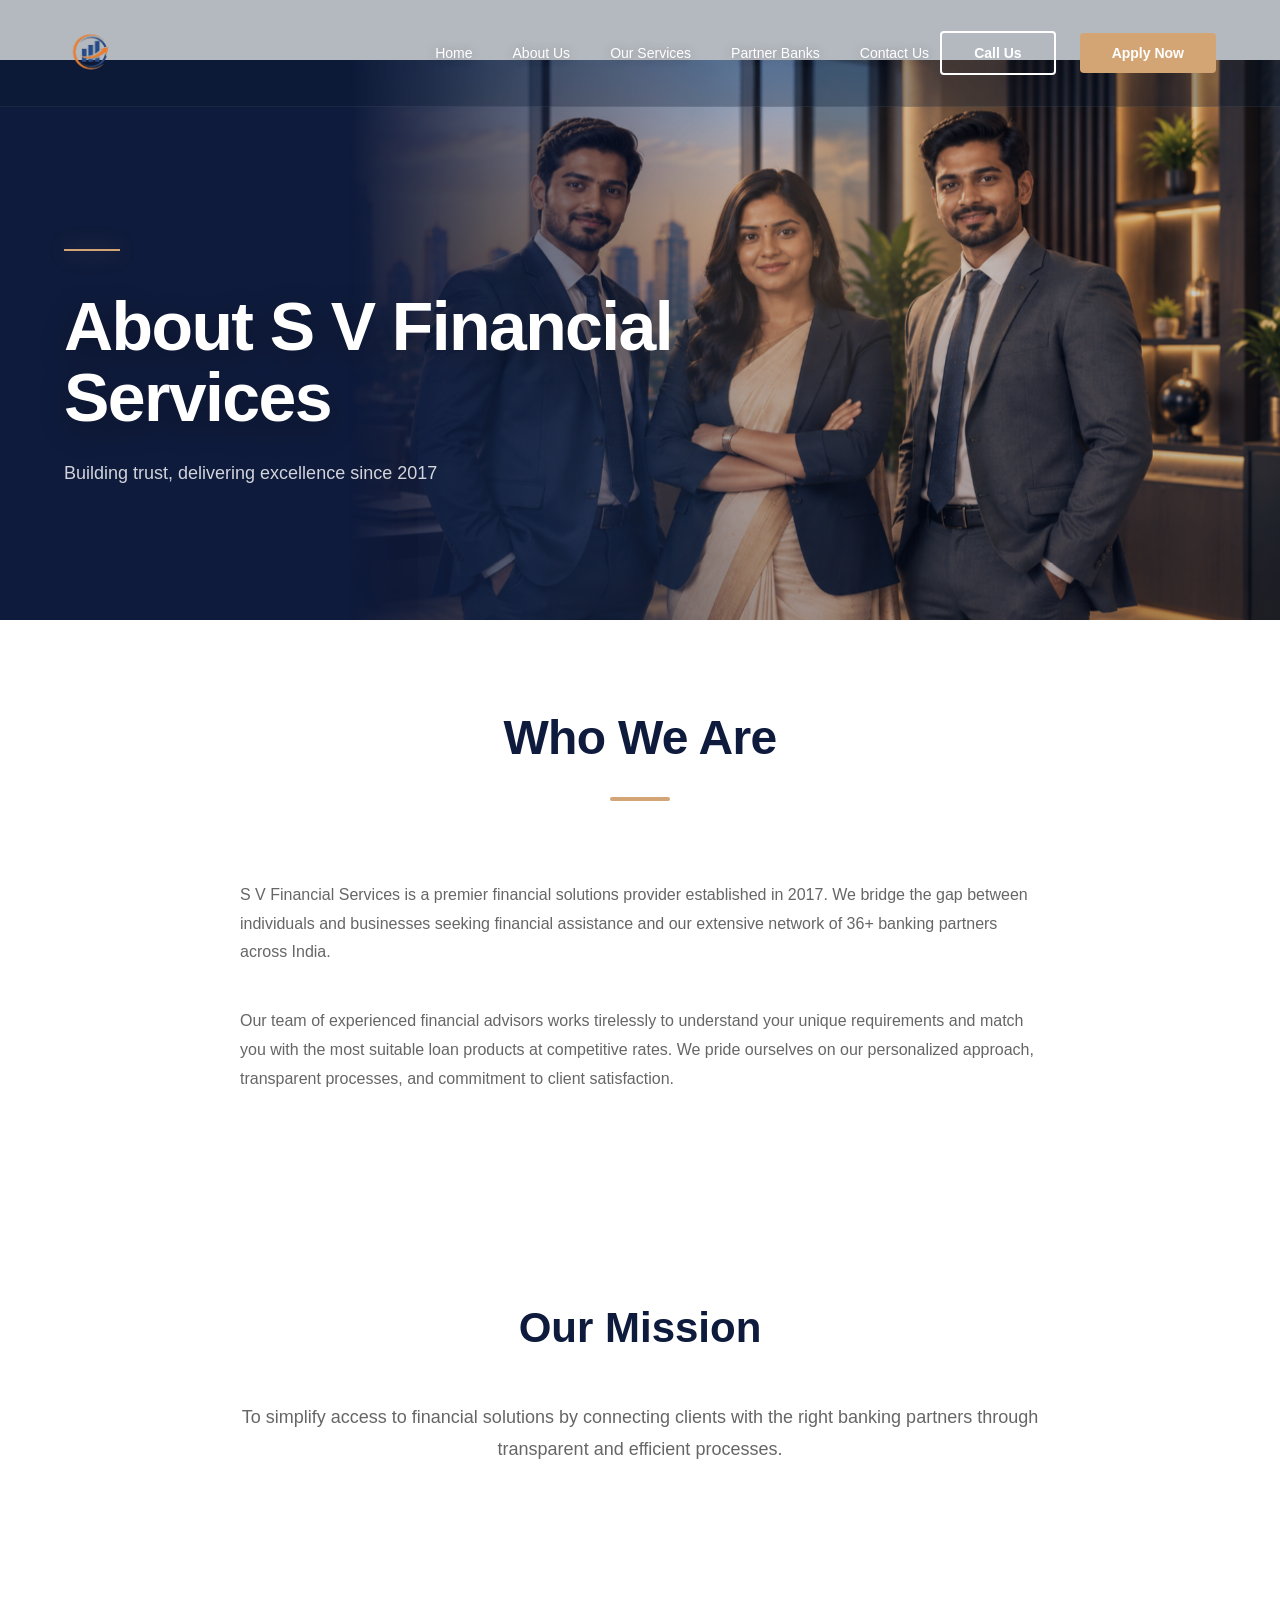
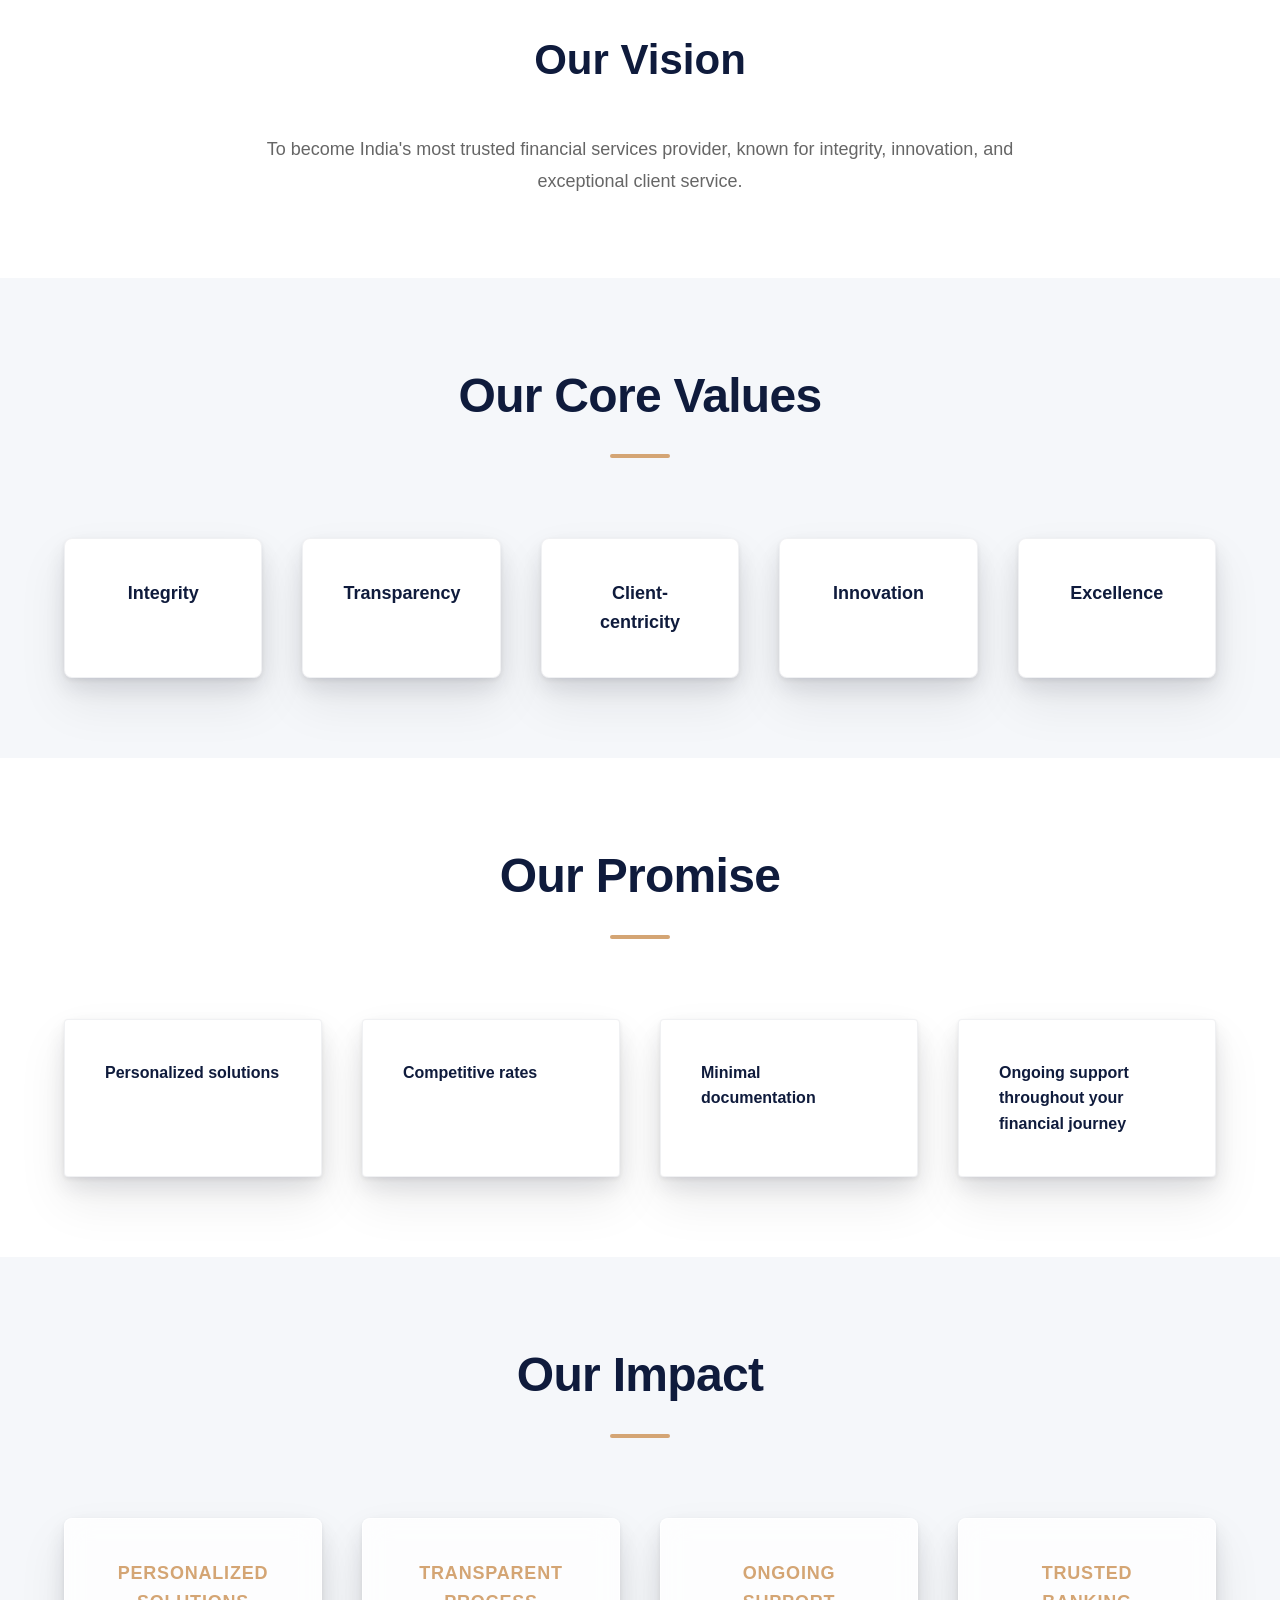
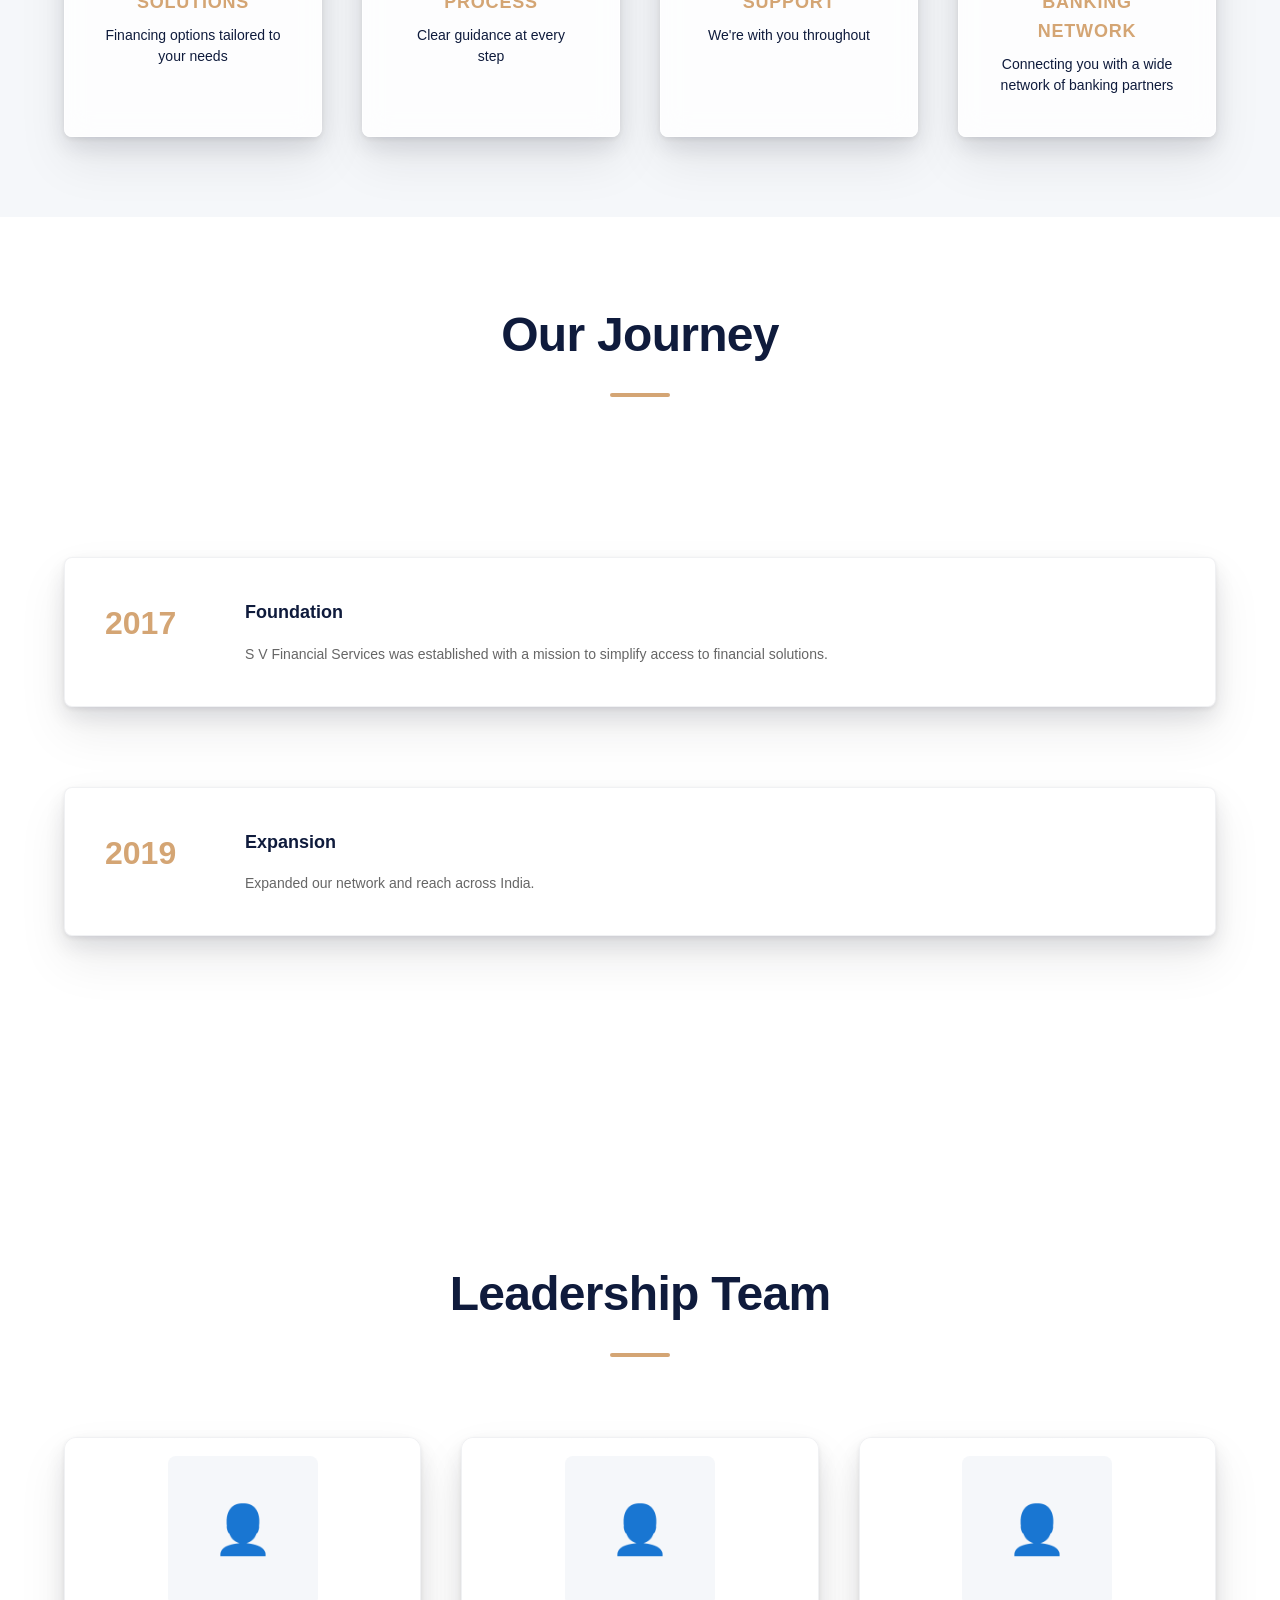
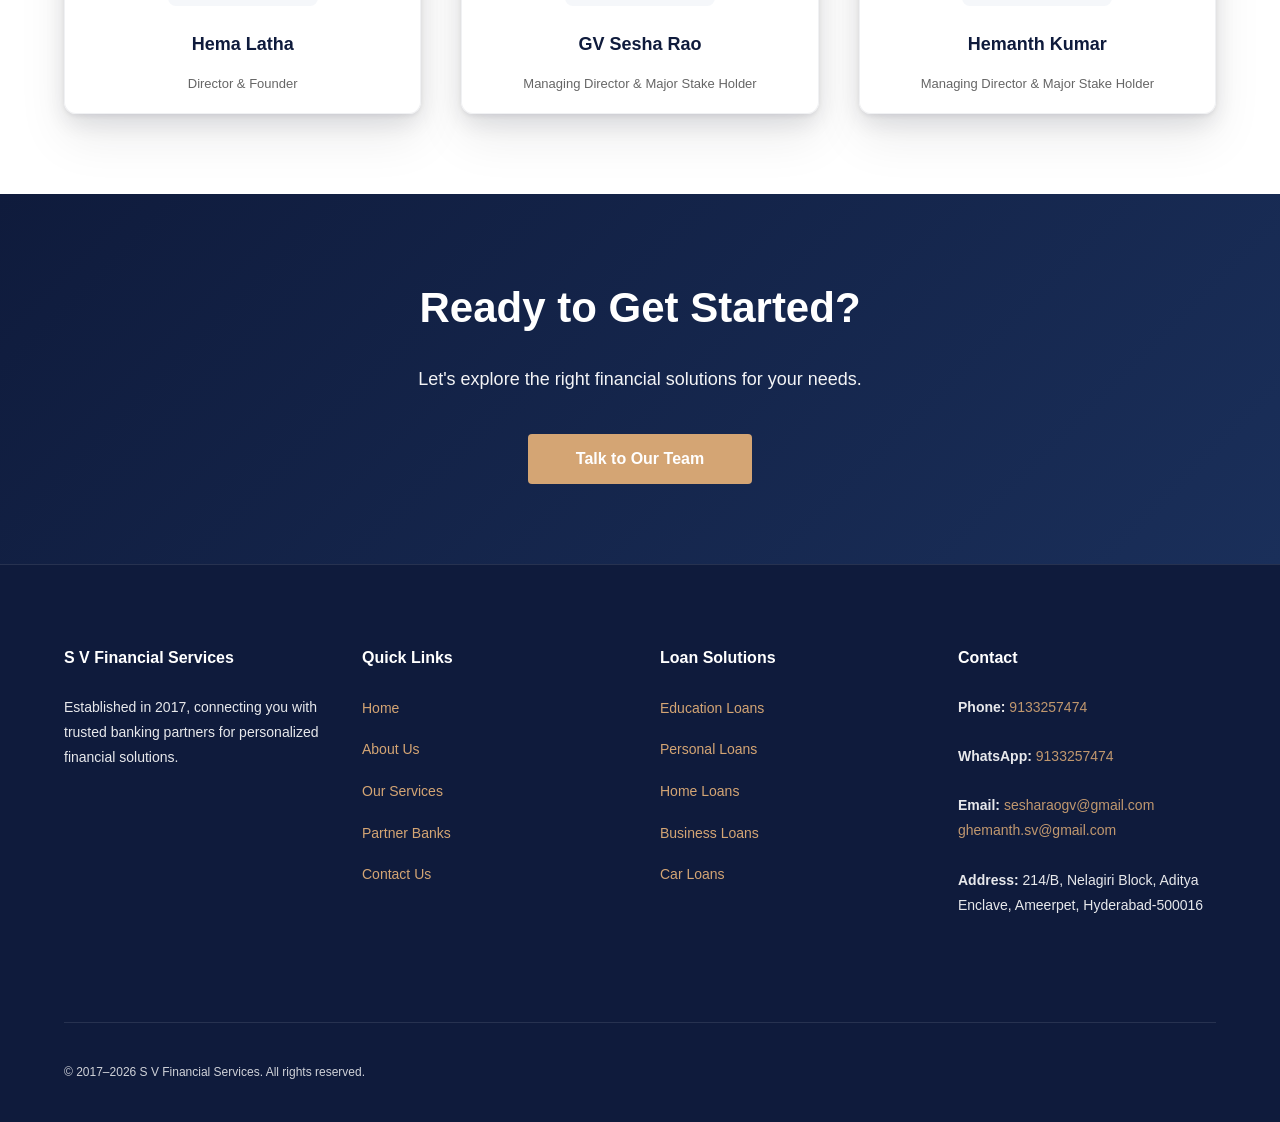
==== commit 8f592d13: "Restore website content and fixes" ====
--- a/about.html
+++ b/about.html
@@ -78,7 +78,8 @@
                     </p>
                     <p>
                         Our team of experienced financial advisors works tirelessly to understand your unique requirements 
-                        and match you with the most suitable loan products at competitive rates.
+                        and match you with the most suitable loan products at competitive rates. We pride ourselves on
+                        our personalized approach, transparent processes, and commitment to client satisfaction.
                     </p>
                 </div>
             </div>
@@ -199,7 +200,7 @@
                         <p><strong>Phone:</strong> <a href="tel:9133257474">9133257474</a></p>
                         <p><strong>WhatsApp:</strong> <a href="https://wa.me/919133257474">9133257474</a></p>
                         <p><strong>Email:</strong> <a href="mailto:sesharaogv@gmail.com">sesharaogv@gmail.com</a><br><a href="mailto:ghemanth.sv@gmail.com">ghemanth.sv@gmail.com</a></p>
-                        <p><strong>Address:</strong> 214/b Aditya Enclave, Neelagiri block, Ameerpet, beside Ameerpet metro, Hyderabad - 500016</p>
+                        <p><strong>Address:</strong> 214/B, Nelagiri Block, Aditya Enclave, Ameerpet, Hyderabad-500016</p>
                     </div>
                 </div>
                 
--- a/style.css
+++ b/style.css
@@ -449,7 +449,7 @@
     color: var(--primary-white);
     width: 500px;
     max-width: 40%;
-    animation: fadeInUp 800ms ease-out forwards;
+    animation: heroFadeInUp 800ms ease-out forwards;
     animation-delay: 200ms;
 }
 
@@ -495,6 +495,17 @@
     height: 30px;
     background: var(--primary-white);
     margin: 0 auto;
+}
+
+@keyframes heroFadeInUp {
+    from {
+        opacity: 0;
+        transform: translateY(calc(-50% + 30px));
+    }
+    to {
+        opacity: 1;
+        transform: translateY(-50%);
+    }
 }
 
 @keyframes fadeInUp {
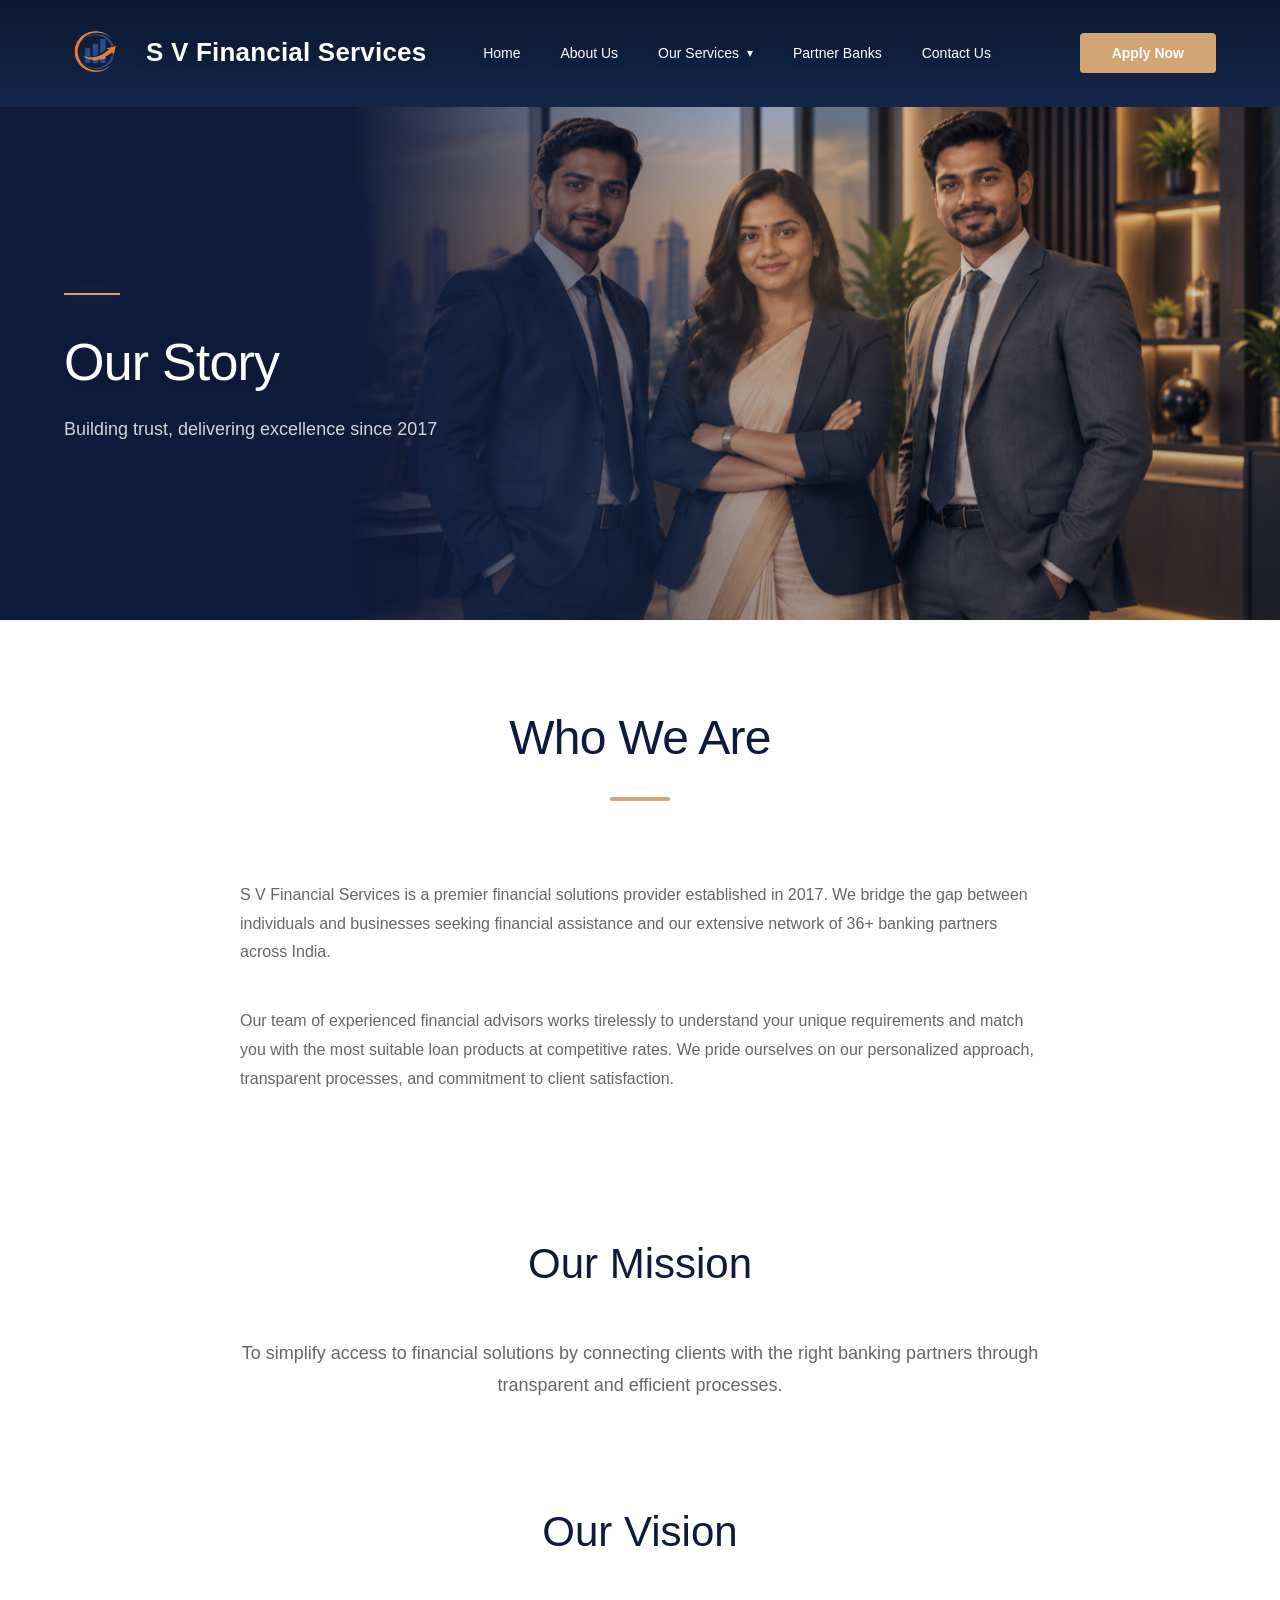
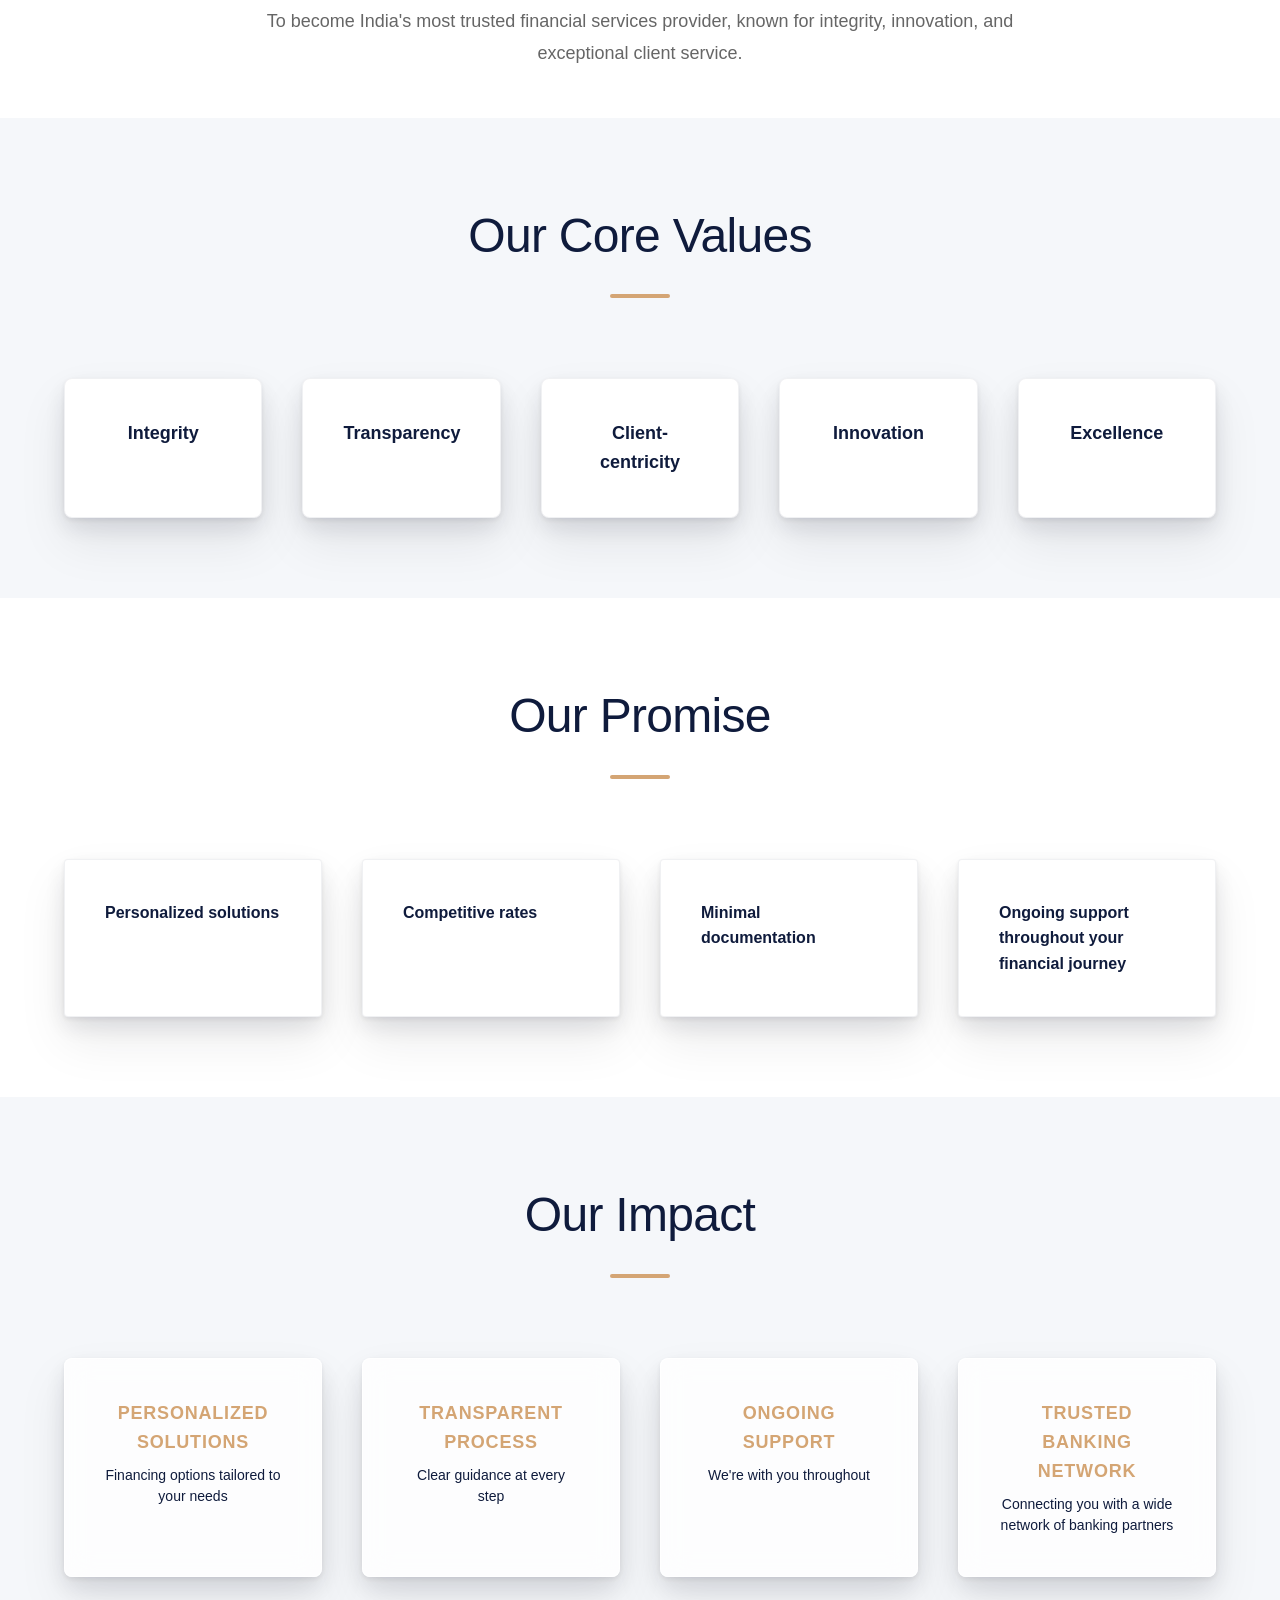
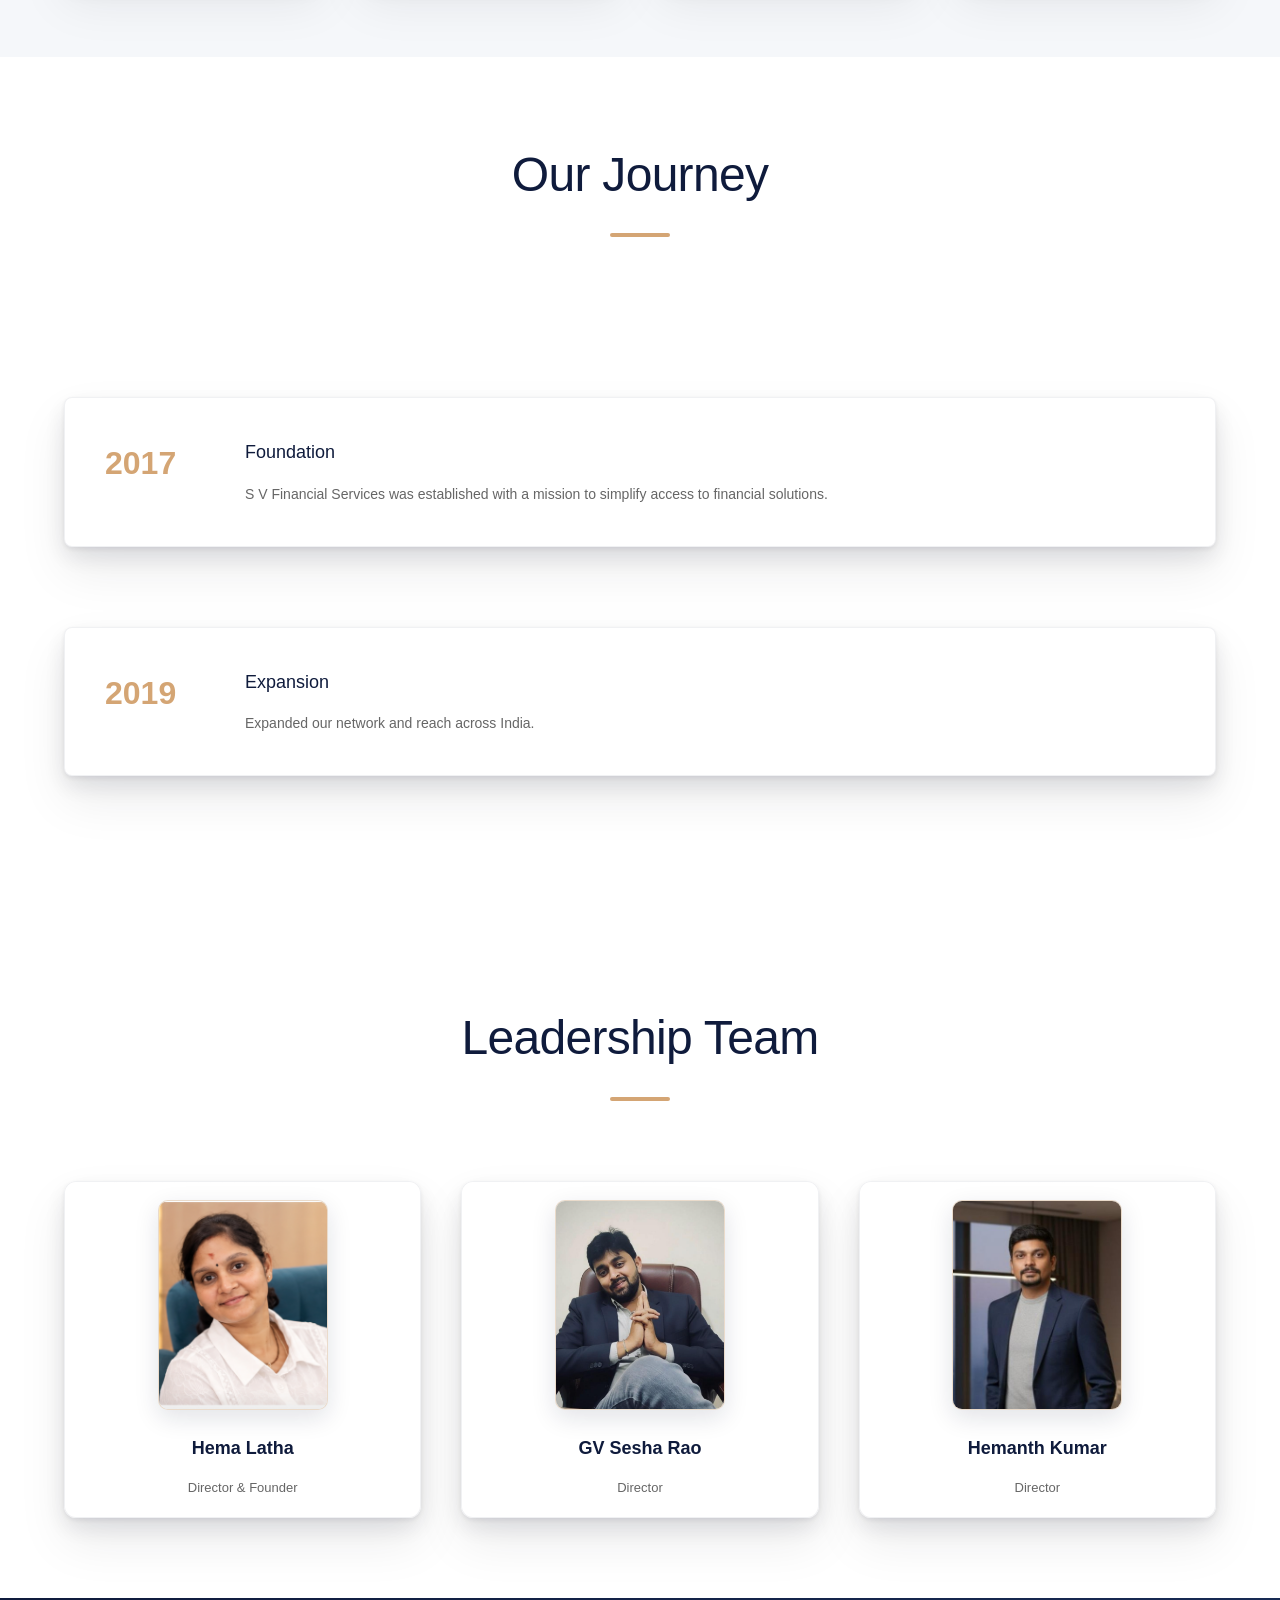
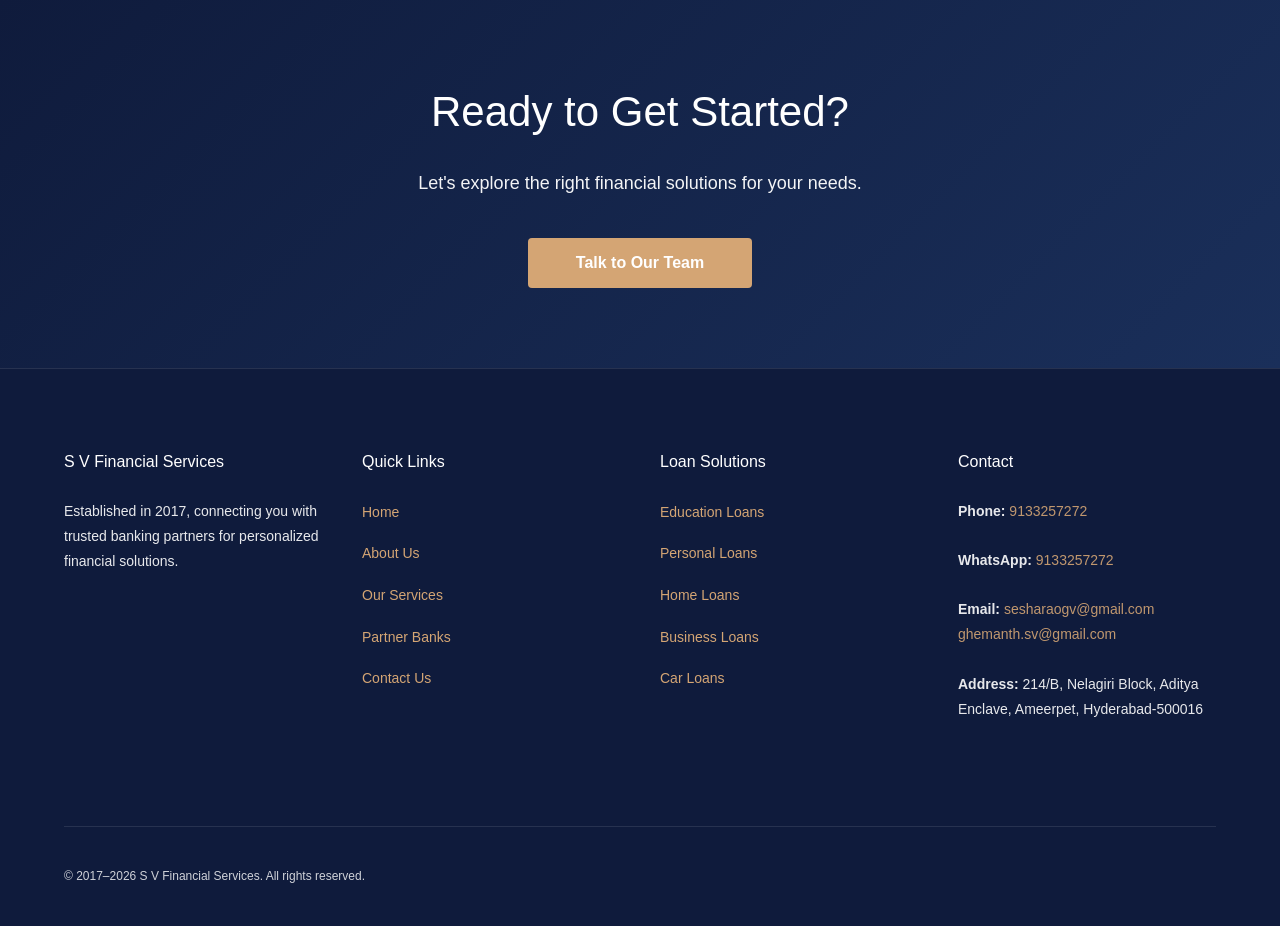
==== commit aa6376d3: "Add dedicated loan pages and website updates" ====
--- a/about.html
+++ b/about.html
@@ -16,22 +16,39 @@
 </head>
 <body>
     <!-- HEADER & NAVIGATION -->
-    <header class="header" id="header">
+    <header class="header about-page-header" id="header">
         <div class="header-container">
             <div class="logo">
                 <img src="assets/LOGO.png" alt="S V Financial Services Logo" class="logo-img">
+                <span class="logo-name">S V Financial Services</span>
             </div>
             
             <nav class="nav-desktop" id="navDesktop">
                 <a href="index.html" class="nav-link">Home</a>
                 <a href="about.html" class="nav-link">About Us</a>
-                <a href="index.html#services" class="nav-link">Our Services</a>
+                <details class="nav-dropdown">
+                    <summary class="nav-link nav-link--dropdown">
+                        <span>Our Services</span>
+                        <span class="nav-caret" aria-hidden="true">▾</span>
+                    </summary>
+                    <div class="nav-dropdown-menu">
+                        <a href="home-loans.html" class="dropdown-link">Home Loans</a>
+                        <a href="business-loans.html" class="dropdown-link">Business Loans</a>
+                        <a href="personal-loans.html" class="dropdown-link">Personal Loans</a>
+                        <a href="professional-loans.html" class="dropdown-link">Professional Loans</a>
+                        <a href="mortgage-loans.html" class="dropdown-link">Mortgage Loans</a>
+                        <a href="car-loans.html" class="dropdown-link">Car Loans</a>
+                        <a href="commercial-vehicle-loans.html" class="dropdown-link">Commercial Vehicle Loans</a>
+                        <a href="cc-bg-loans.html" class="dropdown-link">CC &amp; BG's</a>
+                        <a href="education-loans.html" class="dropdown-link">Education Loans</a>
+                        <a href="equipment-loans.html" class="dropdown-link">Equipment Loans</a>
+                    </div>
+                </details>
                 <a href="index.html#partners" class="nav-link">Partner Banks</a>
                 <a href="index.html#contact-cta" class="nav-link">Contact Us</a>
             </nav>
             
             <div class="header-actions">
-                <button class="btn-call" id="callBtn">Call Us</button>
                 <button class="btn-primary" id="applyBtnHeader">Apply Now</button>
             </div>
             
@@ -49,10 +66,27 @@
             <button class="close-menu-btn" id="closeMenuBtn">×</button>
             <a href="index.html" class="mobile-menu-link">Home</a>
             <a href="about.html" class="mobile-menu-link">About Us</a>
-            <a href="index.html#services" class="mobile-menu-link">Our Services</a>
+            <details class="mobile-menu-group">
+                <summary class="mobile-menu-link mobile-menu-link--toggle">
+                    <span>Our Services</span>
+                    <span class="mobile-caret" aria-hidden="true">▾</span>
+                </summary>
+                <div class="mobile-submenu">
+                    <a href="home-loans.html">Home Loans</a>
+                    <a href="business-loans.html">Business Loans</a>
+                    <a href="personal-loans.html">Personal Loans</a>
+                    <a href="professional-loans.html">Professional Loans</a>
+                    <a href="mortgage-loans.html">Mortgage Loans</a>
+                    <a href="car-loans.html">Car Loans</a>
+                    <a href="commercial-vehicle-loans.html">Commercial Vehicle Loans</a>
+                    <a href="cc-bg-loans.html">CC &amp; BG's</a>
+                    <a href="education-loans.html">Education Loans</a>
+                    <a href="equipment-loans.html">Equipment Loans</a>
+                </div>
+            </details>
             <a href="index.html#partners" class="mobile-menu-link">Partner Banks</a>
             <a href="index.html#contact-cta" class="mobile-menu-link">Contact Us</a>
-            <a href="tel:9133257474" class="mobile-menu-link">Call Us</a>
+            <a href="tel:9133257272" class="mobile-menu-link">Call Us</a>
             <button class="btn-primary full-width" id="applyBtnMobile">Apply Now</button>
         </div>
     </nav>
@@ -61,7 +95,7 @@
         <!-- SECTION 01: ABOUT HERO -->
         <section class="about-hero about-hero--parallax">
             <div class="hero-content">
-                <h1>About S V Financial Services</h1>
+                <h1>Our Story</h1>
                 <p>Building trust, delivering excellence since 2017</p>
             </div>
         </section>
@@ -197,8 +231,8 @@
                     
                     <div class="footer-column">
                         <h4>Contact</h4>
-                        <p><strong>Phone:</strong> <a href="tel:9133257474">9133257474</a></p>
-                        <p><strong>WhatsApp:</strong> <a href="https://wa.me/919133257474">9133257474</a></p>
+                        <p><strong>Phone:</strong> <a href="tel:9133257272">9133257272</a></p>
+                        <p><strong>WhatsApp:</strong> <a href="https://wa.me/919133257272">9133257272</a></p>
                         <p><strong>Email:</strong> <a href="mailto:sesharaogv@gmail.com">sesharaogv@gmail.com</a><br><a href="mailto:ghemanth.sv@gmail.com">ghemanth.sv@gmail.com</a></p>
                         <p><strong>Address:</strong> 214/B, Nelagiri Block, Aditya Enclave, Ameerpet, Hyderabad-500016</p>
                     </div>
--- a/style.css
+++ b/style.css
@@ -168,11 +168,11 @@
     right: 0;
     z-index: 1000;
     transition: all var(--transition-base);
-    background: transparent;
+    background: linear-gradient(180deg, #0B1830 0%, #13264A 100%);
 }
 
 .header.scrolled {
-    background: rgba(15, 27, 60, 0.95);
+    background: linear-gradient(180deg, #0B1830 0%, #13264A 100%);
     backdrop-filter: blur(10px);
     box-shadow: var(--shadow-md);
 }
@@ -226,16 +226,37 @@
     align-items: center;
 }
 
-.nav-link {
+.nav-dropdown {
+    position: relative;
+}
+
+.nav-dropdown > .nav-link--dropdown {
+    list-style: none;
+    cursor: pointer;
+}
+
+.nav-dropdown > .nav-link--dropdown::-webkit-details-marker {
+    display: none;
+}
+
+.nav-link,
+.nav-link--dropdown {
     color: var(--primary-white);
     text-decoration: none;
     font-size: 14px;
     font-weight: 500;
     position: relative;
     transition: color var(--transition-fast);
-}
-
-.nav-link::after {
+    background: transparent;
+    border: none;
+    font-family: inherit;
+    display: inline-flex;
+    align-items: center;
+    gap: 8px;
+}
+
+.nav-link::after,
+.nav-link--dropdown::after {
     content: '';
     position: absolute;
     bottom: -4px;
@@ -247,14 +268,75 @@
 }
 
 .nav-link:hover::after,
-.nav-link.active::after {
+.nav-link.active::after,
+.nav-link--dropdown:hover::after,
+.nav-dropdown[open] > .nav-link--dropdown::after,
+.nav-dropdown:focus-within > .nav-link--dropdown::after {
     width: 100%;
+}
+
+.nav-caret,
+.mobile-caret {
+    font-size: 12px;
+    line-height: 1;
+    transition: transform var(--transition-fast);
+}
+
+.nav-dropdown[open] .nav-caret,
+.mobile-menu-group[open] .mobile-caret {
+    transform: rotate(180deg);
+}
+
+.nav-dropdown-menu {
+    position: absolute;
+    top: calc(100% + 12px);
+    left: 50%;
+    transform: translateX(-50%);
+    min-width: 240px;
+    background: rgba(15, 27, 60, 0.98);
+    border: 1px solid rgba(212, 165, 116, 0.2);
+    border-radius: 12px;
+    box-shadow: 0 20px 40px rgba(0, 0, 0, 0.2);
+    padding: 8px 0;
+    opacity: 0;
+    visibility: hidden;
+    pointer-events: none;
+    transition: opacity var(--transition-fast), visibility var(--transition-fast);
+    z-index: 15;
+}
+
+.nav-dropdown:hover .nav-dropdown-menu,
+.nav-dropdown:focus-within .nav-dropdown-menu,
+.nav-dropdown[open] .nav-dropdown-menu {
+    opacity: 1;
+    visibility: visible;
+    pointer-events: auto;
+}
+
+.dropdown-link {
+    display: block;
+    padding: 10px 16px;
+    color: var(--primary-white);
+    text-decoration: none;
+    font-size: 14px;
+    font-weight: 500;
+    line-height: 1.4;
+    transition: background-color var(--transition-fast), color var(--transition-fast);
+}
+
+.dropdown-link:hover {
+    background: rgba(255, 255, 255, 0.06);
+    color: var(--accent-gold);
 }
 
 .header-actions {
     display: flex;
     gap: var(--spacing-md);
     align-items: center;
+}
+
+.about-page-header .header-actions {
+    margin-left: clamp(24px, 2.5vw, 32px);
 }
 
 .mobile-menu-btn {
@@ -309,6 +391,20 @@
     cursor: pointer;
 }
 
+.mobile-menu-group {
+    display: flex;
+    flex-direction: column;
+}
+
+.mobile-menu-group > summary {
+    list-style: none;
+    cursor: pointer;
+}
+
+.mobile-menu-group > summary::-webkit-details-marker {
+    display: none;
+}
+
 .mobile-menu-link {
     color: var(--primary-white);
     text-decoration: none;
@@ -317,8 +413,47 @@
     transition: color var(--transition-fast);
 }
 
+.mobile-menu-link--toggle {
+    display: flex;
+    align-items: center;
+    justify-content: space-between;
+    width: 100%;
+    border-bottom: 1px solid rgba(255, 255, 255, 0.1);
+}
+
 .mobile-menu-link:hover {
     color: var(--accent-gold);
+}
+
+.mobile-submenu {
+    display: flex;
+    flex-direction: column;
+    gap: 8px;
+    max-height: 0;
+    overflow: hidden;
+    opacity: 0;
+    transition: max-height 250ms ease, opacity 250ms ease, padding 250ms ease;
+    padding: 0;
+}
+
+.mobile-menu-group[open] .mobile-submenu {
+    max-height: 600px;
+    opacity: 1;
+    padding: 8px 0 0;
+}
+
+.mobile-submenu a {
+    color: rgba(255, 255, 255, 0.8);
+    text-decoration: none;
+    padding: 10px 12px;
+    border-radius: 8px;
+    background: rgba(255, 255, 255, 0.03);
+    transition: color var(--transition-fast), background-color var(--transition-fast);
+}
+
+.mobile-submenu a:hover {
+    color: var(--accent-gold);
+    background: rgba(255, 255, 255, 0.06);
 }
 
 .full-width {
@@ -418,6 +553,58 @@
     z-index: 0;
 }
 
+.hero-audio-control {
+    position: absolute;
+    right: 28px;
+    bottom: 28px;
+    z-index: 9;
+    width: 42px;
+    height: 42px;
+    display: inline-flex;
+    align-items: center;
+    justify-content: center;
+    padding: 0;
+    color: var(--primary-white);
+    background: rgba(11, 24, 48, 0.78);
+    border: 1px solid rgba(212, 165, 116, 0.7);
+    border-radius: 50%;
+    cursor: pointer;
+    box-shadow: 0 4px 14px rgba(5, 12, 28, 0.25);
+}
+
+.hero-audio-control:hover,
+.hero-audio-control:focus-visible {
+    color: var(--accent-gold);
+    background: rgba(11, 24, 48, 0.92);
+}
+
+.hero-audio-control:focus-visible {
+    outline: 2px solid var(--accent-gold);
+    outline-offset: 3px;
+}
+
+.hero-audio-icon {
+    width: 19px;
+    height: 19px;
+    fill: none;
+    stroke: currentColor;
+    stroke-linecap: round;
+    stroke-linejoin: round;
+    stroke-width: 1.8;
+}
+
+.hero-audio-icon--unmuted {
+    display: none;
+}
+
+.hero-audio-control[aria-pressed="true"] .hero-audio-icon--muted {
+    display: none;
+}
+
+.hero-audio-control[aria-pressed="true"] .hero-audio-icon--unmuted {
+    display: block;
+}
+
 .hero-fallback {
     position: absolute;
     top: 0;
@@ -436,7 +623,7 @@
     left: 0;
     right: 0;
     bottom: 0;
-    background: rgba(15, 27, 60, 0.4);
+    background: transparent;
     z-index: 1;
 }
 .hero-content {
@@ -862,17 +1049,14 @@
     min-height: 400px;
     border-radius: 12px;
     overflow: hidden;
-    background: linear-gradient(135deg, rgba(255, 255, 255, 0.05) 0%, rgba(255, 255, 255, 0.02) 100%);
-    border: 1px solid rgba(255, 255, 255, 0.1);
-    box-shadow: 
-        0 8px 32px rgba(0, 0, 0, 0.2),
-        inset 0 1px 0 rgba(255, 255, 255, 0.08);
+    background:
+        linear-gradient(135deg, rgba(19, 38, 74, 0.95), rgba(10, 18, 38, 0.98));
 }
 
 .loan-solutions__image {
     width: 100%;
     height: 100%;
-    object-fit: cover;
+    object-fit: contain;
     object-position: center;
     display: block;
     transition: opacity 600ms cubic-bezier(0.4, 0, 0.2, 1);
@@ -905,8 +1089,13 @@
     font-size: 14px;
     font-weight: 500;
     text-align: left;
+    text-decoration: none;
     cursor: pointer;
     transition: color 300ms ease, border-color 300ms ease, background-color 300ms ease;
+}
+
+.loan-nav__label {
+    font-weight: 450;
 }
 
 .loan-nav__icon {
@@ -1888,9 +2077,9 @@
 
 .about-hero h1 {
     max-width: 760px;
-    font-size: clamp(42px, 7vw, 68px);
-    font-weight: 600;
-    letter-spacing: -1.6px;
+    font-size: clamp(36px, 5vw, 52px);
+    font-weight: 500;
+    letter-spacing: -0.8px;
     line-height: 1.05;
     margin-bottom: var(--spacing-md);
     text-shadow: 0 8px 30px rgba(0, 0, 0, 0.30);
@@ -1904,6 +2093,52 @@
     color: rgba(255, 255, 255, 0.86);
 }
 
+.business-page .business-hero h1 {
+    font-weight: 400;
+}
+
+.business-page .business-section h2 {
+    font-weight: 400;
+}
+
+.about-page-header ~ main .leadership-team {
+    padding-top: 24px;
+}
+
+body:not(.home-page) h1,
+body:not(.home-page) h2,
+body:not(.home-page) h3,
+body:not(.home-page) h4,
+body:not(.home-page) h5,
+body:not(.home-page) h6 {
+    font-weight: 400 !important;
+}
+
+.hero-title {
+    font-weight: 700 !important;
+}
+
+.about-hero h1 {
+    font-weight: 500 !important;
+}
+
+.business-page .business-hero h1 {
+    font-weight: 400 !important;
+}
+
+.about-page-header ~ main .our-journey {
+    padding-bottom: 40px;
+}
+
+.about-page-header ~ main .who-we-are {
+    padding-bottom: 48px;
+}
+
+.about-page-header ~ main .mission-vision {
+    padding-top: 48px;
+    padding-bottom: 48px;
+}
+
 @media (max-width: 768px) {
     .about-hero {
         min-height: 500px;
@@ -1915,6 +2150,24 @@
         padding-left: 0;
         padding-right: 0;
     }
+
+    .about-page-header ~ main .leadership-team {
+        padding-top: 20px;
+    }
+
+    .about-page-header ~ main .our-journey {
+        padding-bottom: 28px;
+    }
+
+    .about-page-header ~ main .who-we-are {
+        padding-bottom: 32px;
+    }
+
+    .about-page-header ~ main .mission-vision {
+        padding-top: 32px;
+        padding-bottom: 32px;
+    }
+
 }
 
 @media (prefers-reduced-motion: reduce) {
@@ -2111,17 +2364,18 @@
 .leader-card:nth-child(5) { animation-delay: 400ms; }
 
 .leader-photo {
-    width: 150px;
-    height: 150px;
+    width: 170px;
+    height: 210px;
     margin: 0 auto var(--spacing-md);
     background: var(--bg-light);
-    border-radius: 8px;
+    border: 1px solid rgba(212, 165, 116, 0.35);
+    border-radius: 10px;
     display: flex;
     align-items: center;
     justify-content: center;
-    font-size: 48px;
     color: var(--text-light);
     overflow: hidden;
+    box-shadow: 0 8px 24px rgba(15, 27, 60, 0.12);
 }
 
 .leader-photo img {
@@ -2195,6 +2449,11 @@
     
     .hero {
         margin-top: 60px;
+    }
+
+    .hero-audio-control {
+        right: 16px;
+        bottom: 20px;
     }
     
     .hero-title {
@@ -2416,9 +2675,7 @@
     inset: 0;
     z-index: 1;
     pointer-events: none;
-    background:
-        linear-gradient(90deg, rgba(8, 18, 42, 0.48) 0%, rgba(8, 18, 42, 0.18) 42%, rgba(8, 18, 42, 0.04) 72%),
-        linear-gradient(180deg, rgba(5, 14, 34, 0.10), transparent 38%, rgba(5, 14, 34, 0.18));
+    background: transparent;
 }
 
 .hero--parallax .hero-content {
@@ -2725,18 +2982,29 @@
    ================================================================ */
 
 .header {
-    background: rgba(8, 24, 48, 0.30);
+    background: linear-gradient(180deg, #0B1830 0%, #13264A 100%);
     border-bottom: 1px solid rgba(255,255,255,0.06);
 }
 
 .header.scrolled {
-    background: rgba(8, 24, 48, 0.94);
+    background: linear-gradient(180deg, #0B1830 0%, #13264A 100%);
     backdrop-filter: blur(14px);
     -webkit-backdrop-filter: blur(14px);
 }
 
 .header-container {
     min-height: 84px;
+    padding-top: 19px;
+    padding-bottom: 19px;
+}
+
+.header .logo img {
+    width: 68px !important;
+    height: 68px !important;
+}
+
+.header .logo-name {
+    font-size: 26px !important;
 }
 
 /* Keep normal sections independent of the cinematic Loan Solutions layers. */
@@ -2762,6 +3030,11 @@
 }
 
 @media (max-width: 768px) {
+    .header-container {
+        padding-top: 11px;
+        padding-bottom: 11px;
+    }
+
     .header-actions {
         display: none;
     }
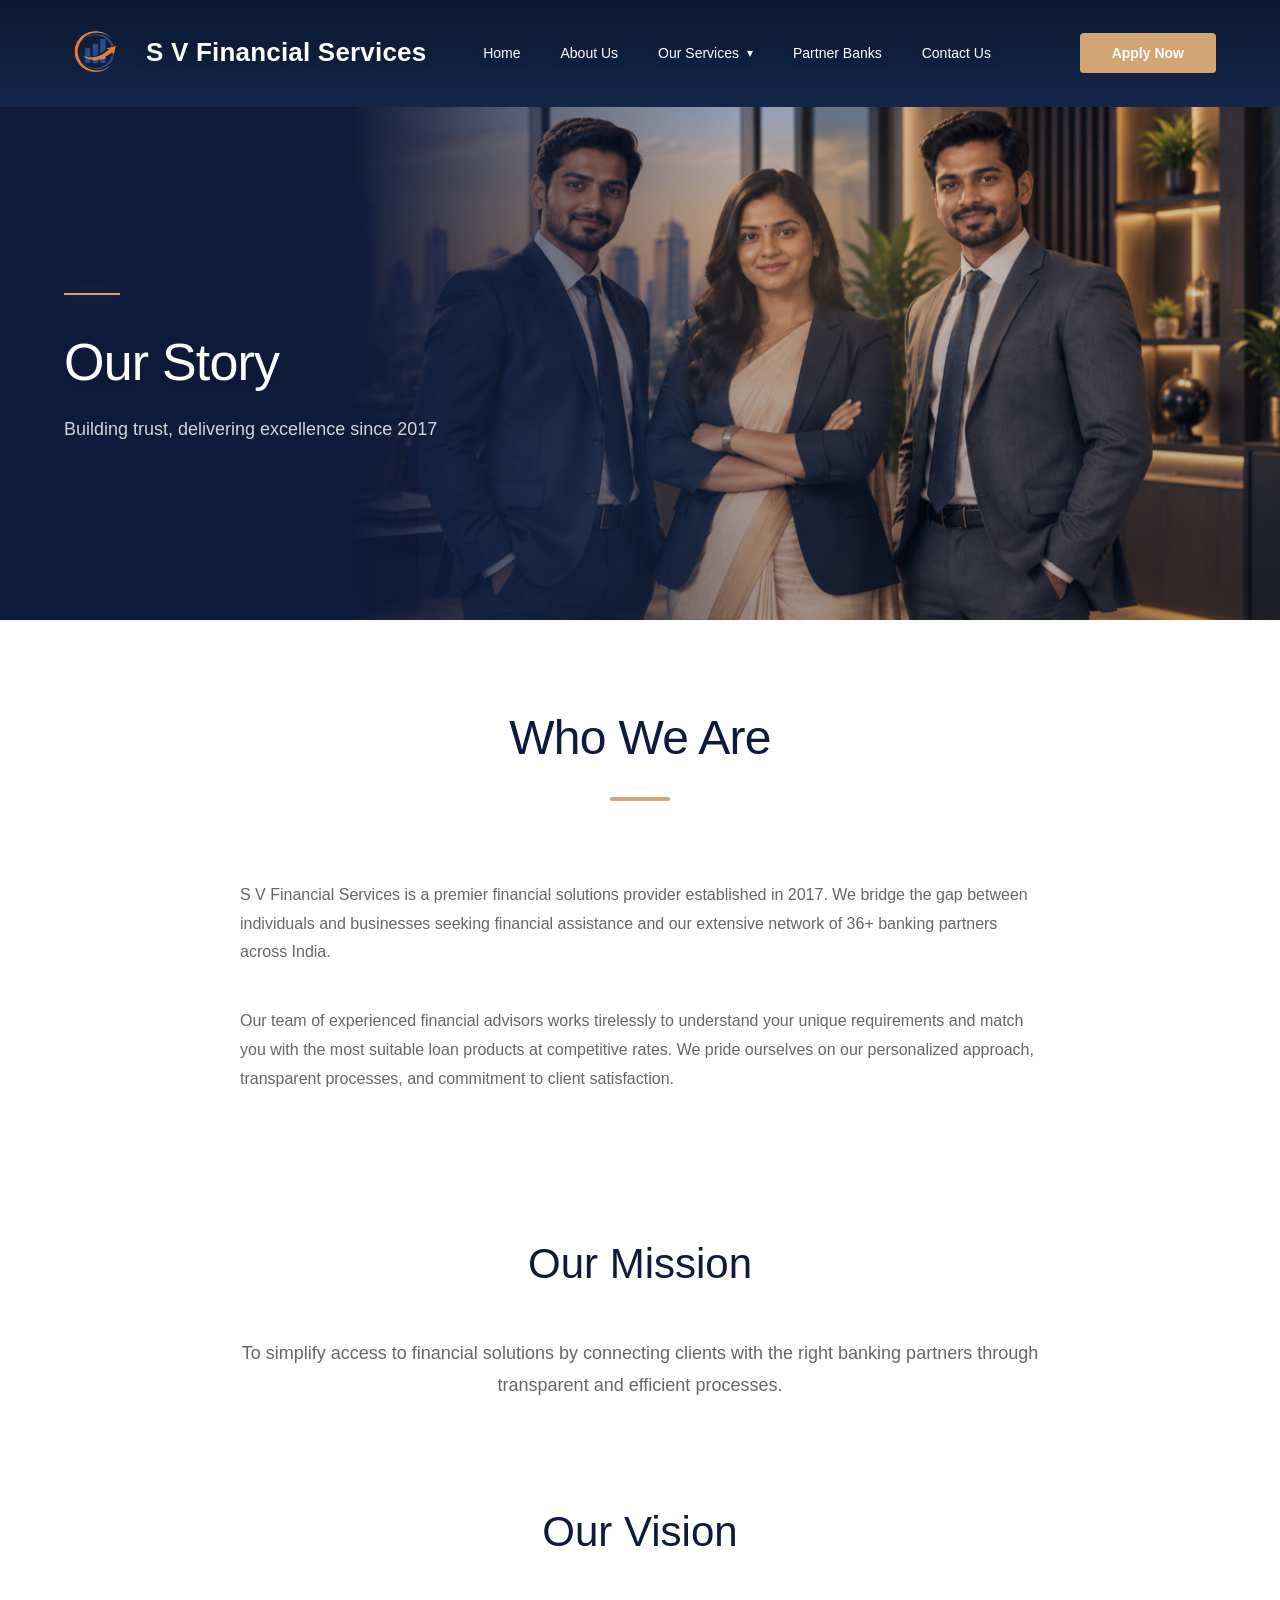
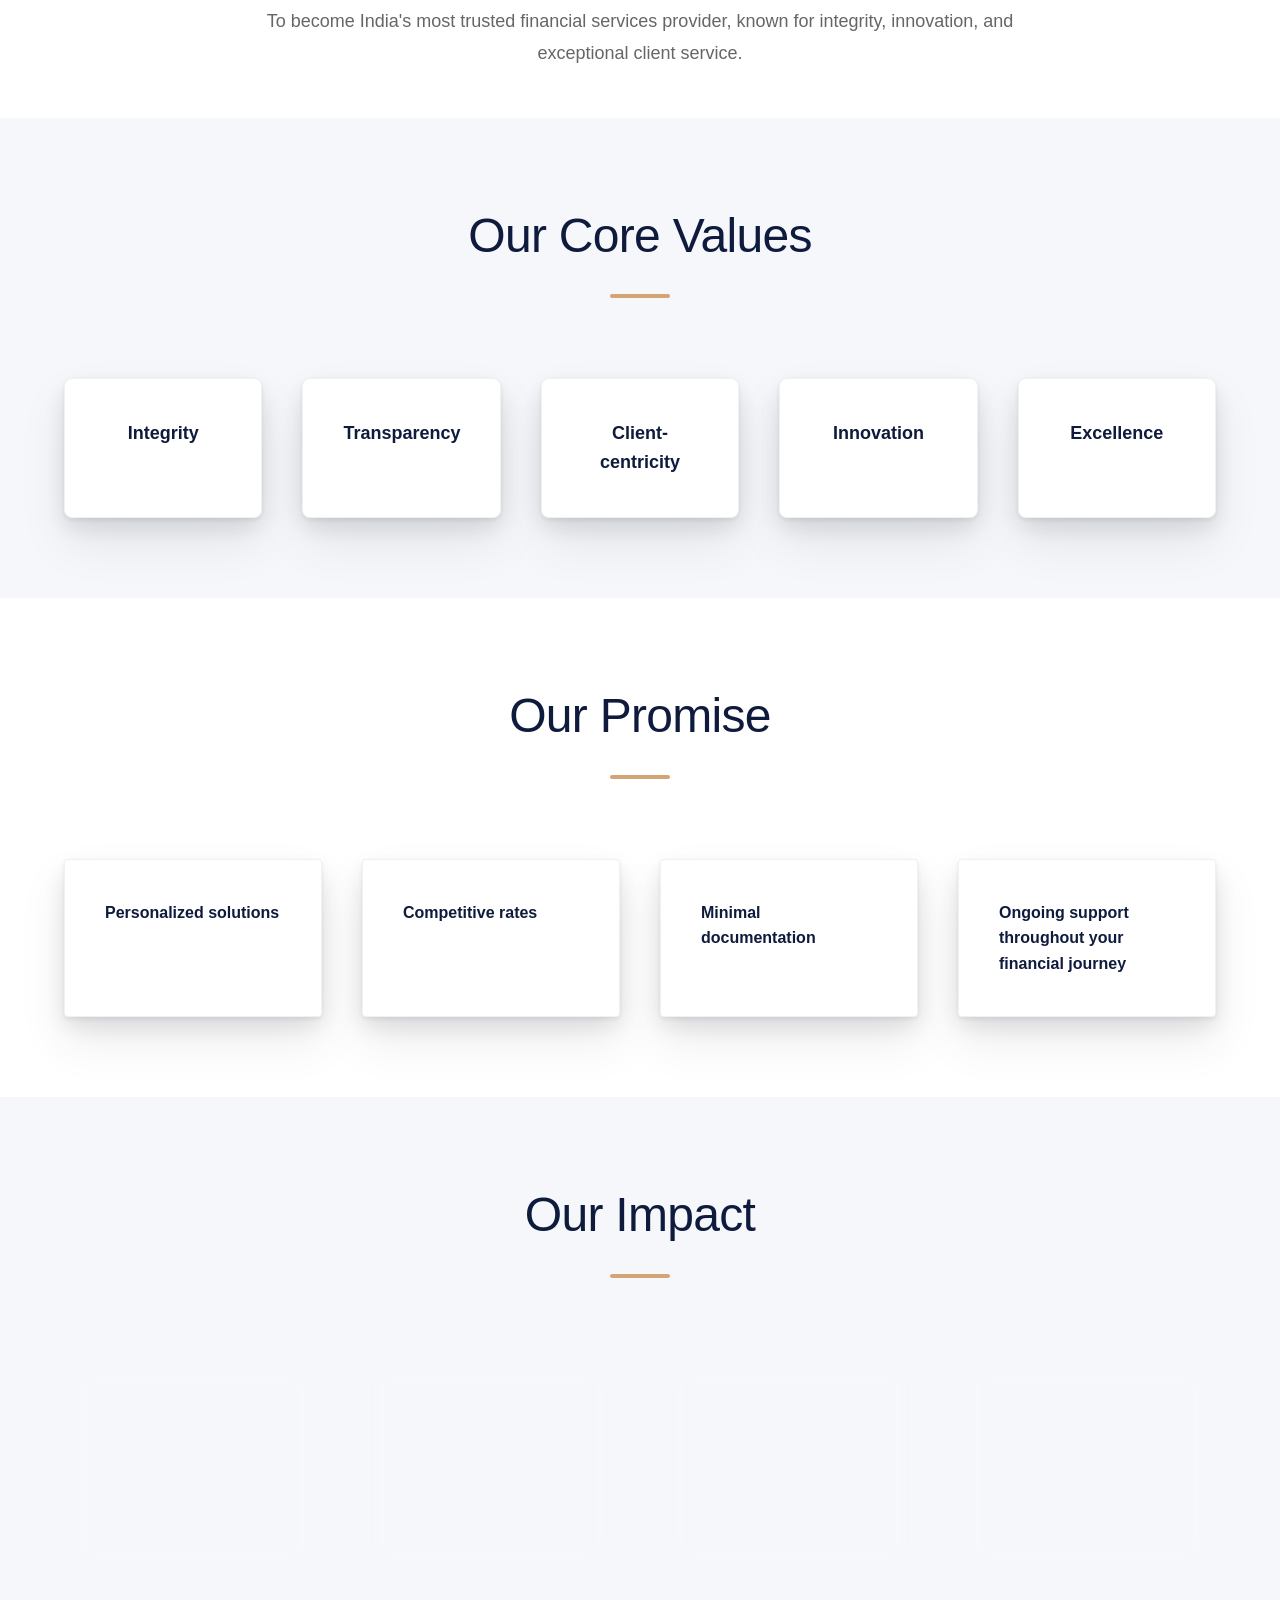
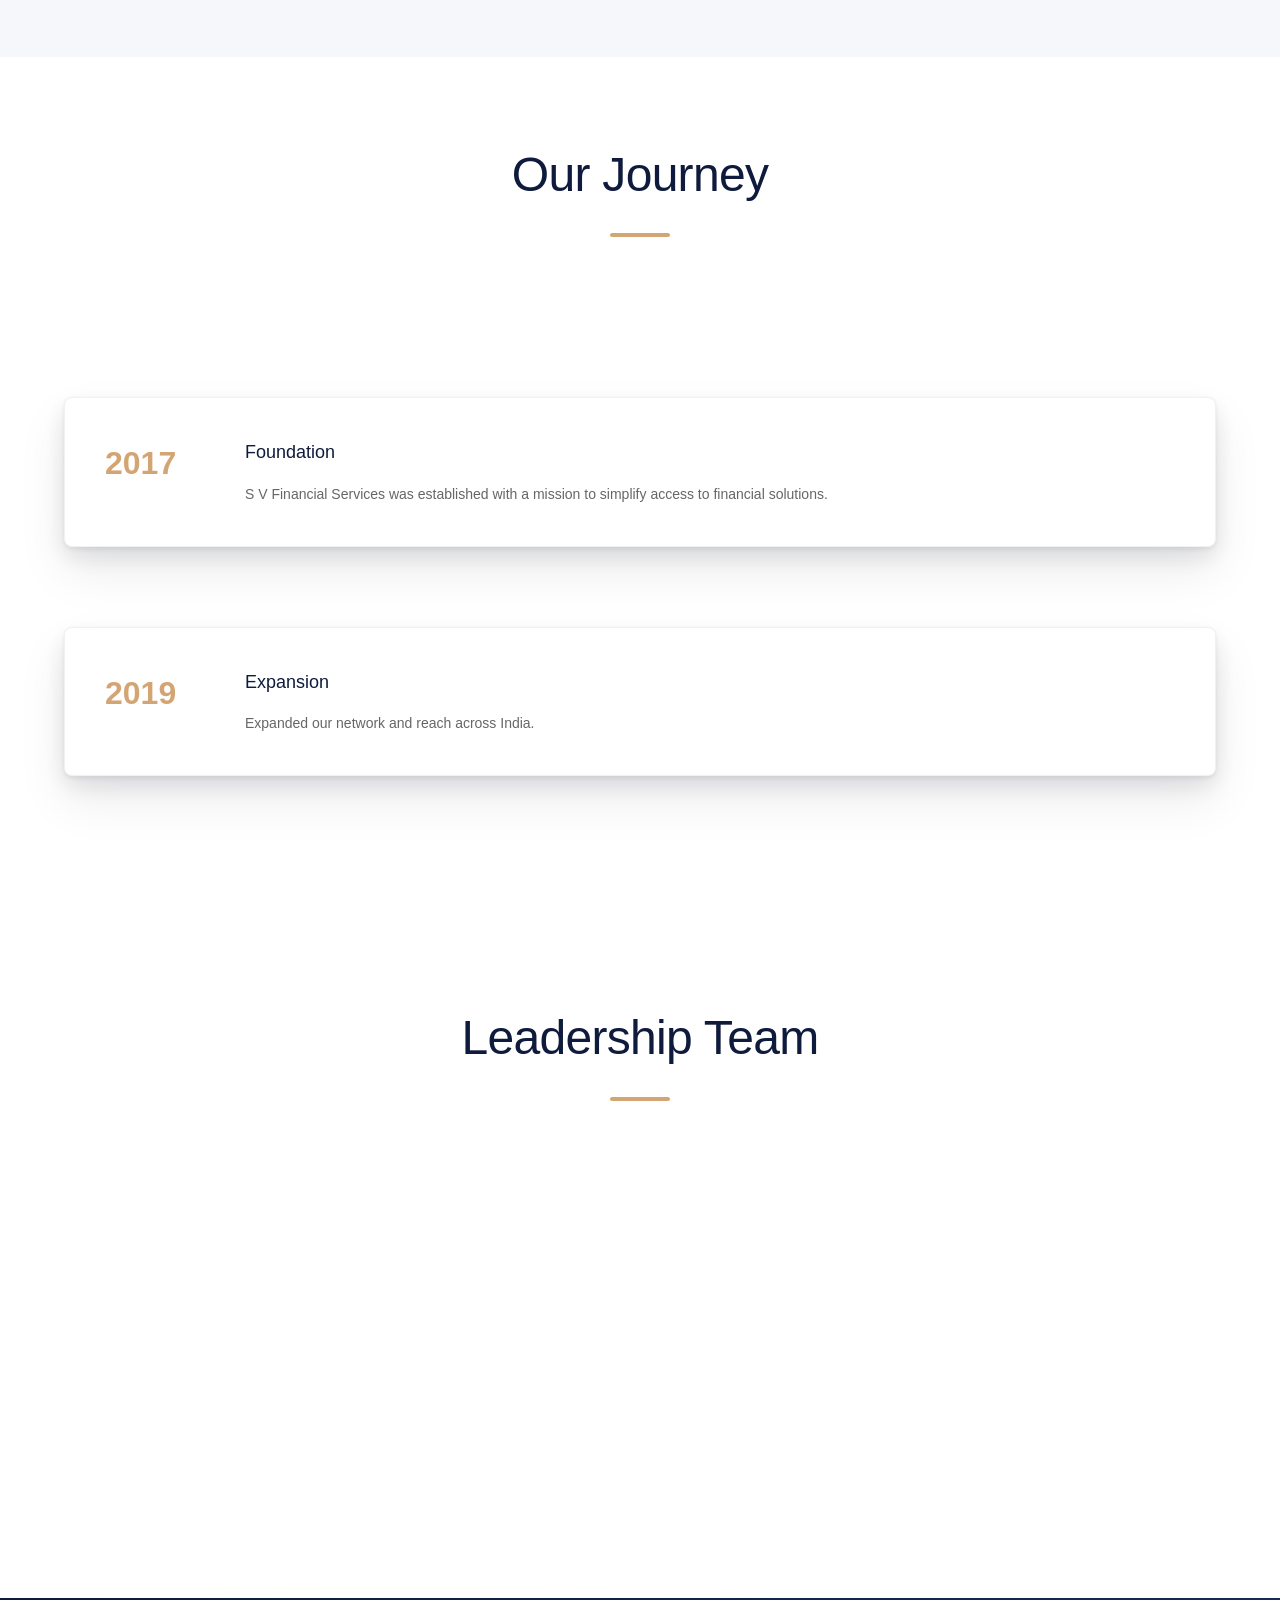
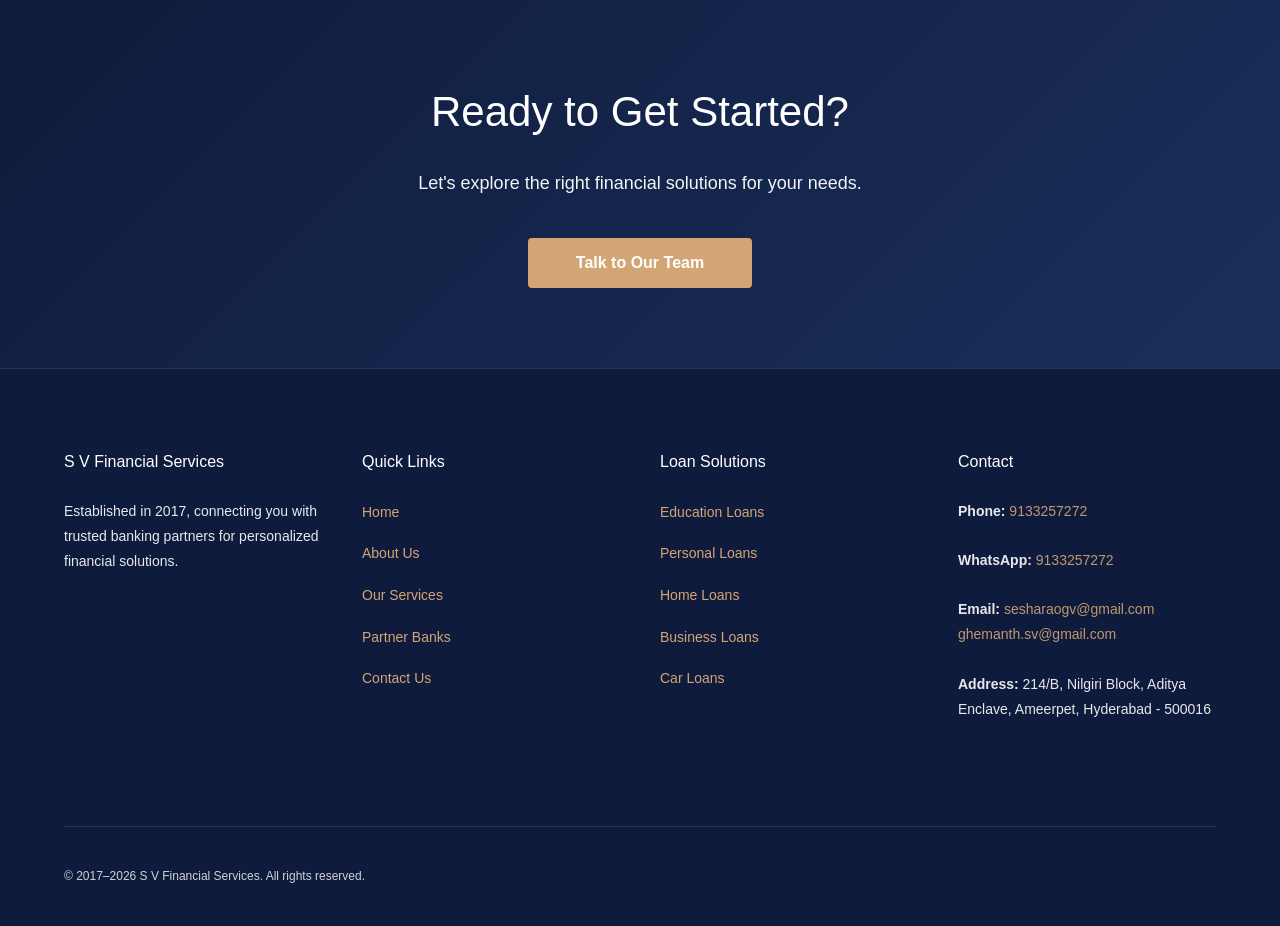
==== commit 027339a4: "Correct office address" ====
--- a/about.html
+++ b/about.html
@@ -234,7 +234,7 @@
                         <p><strong>Phone:</strong> <a href="tel:9133257272">9133257272</a></p>
                         <p><strong>WhatsApp:</strong> <a href="https://wa.me/919133257272">9133257272</a></p>
                         <p><strong>Email:</strong> <a href="mailto:sesharaogv@gmail.com">sesharaogv@gmail.com</a><br><a href="mailto:ghemanth.sv@gmail.com">ghemanth.sv@gmail.com</a></p>
-                        <p><strong>Address:</strong> 214/B, Nelagiri Block, Aditya Enclave, Ameerpet, Hyderabad-500016</p>
+                        <p><strong>Address:</strong> 214/B, Nilgiri Block, Aditya Enclave, Ameerpet, Hyderabad - 500016</p>
                     </div>
                 </div>
                 
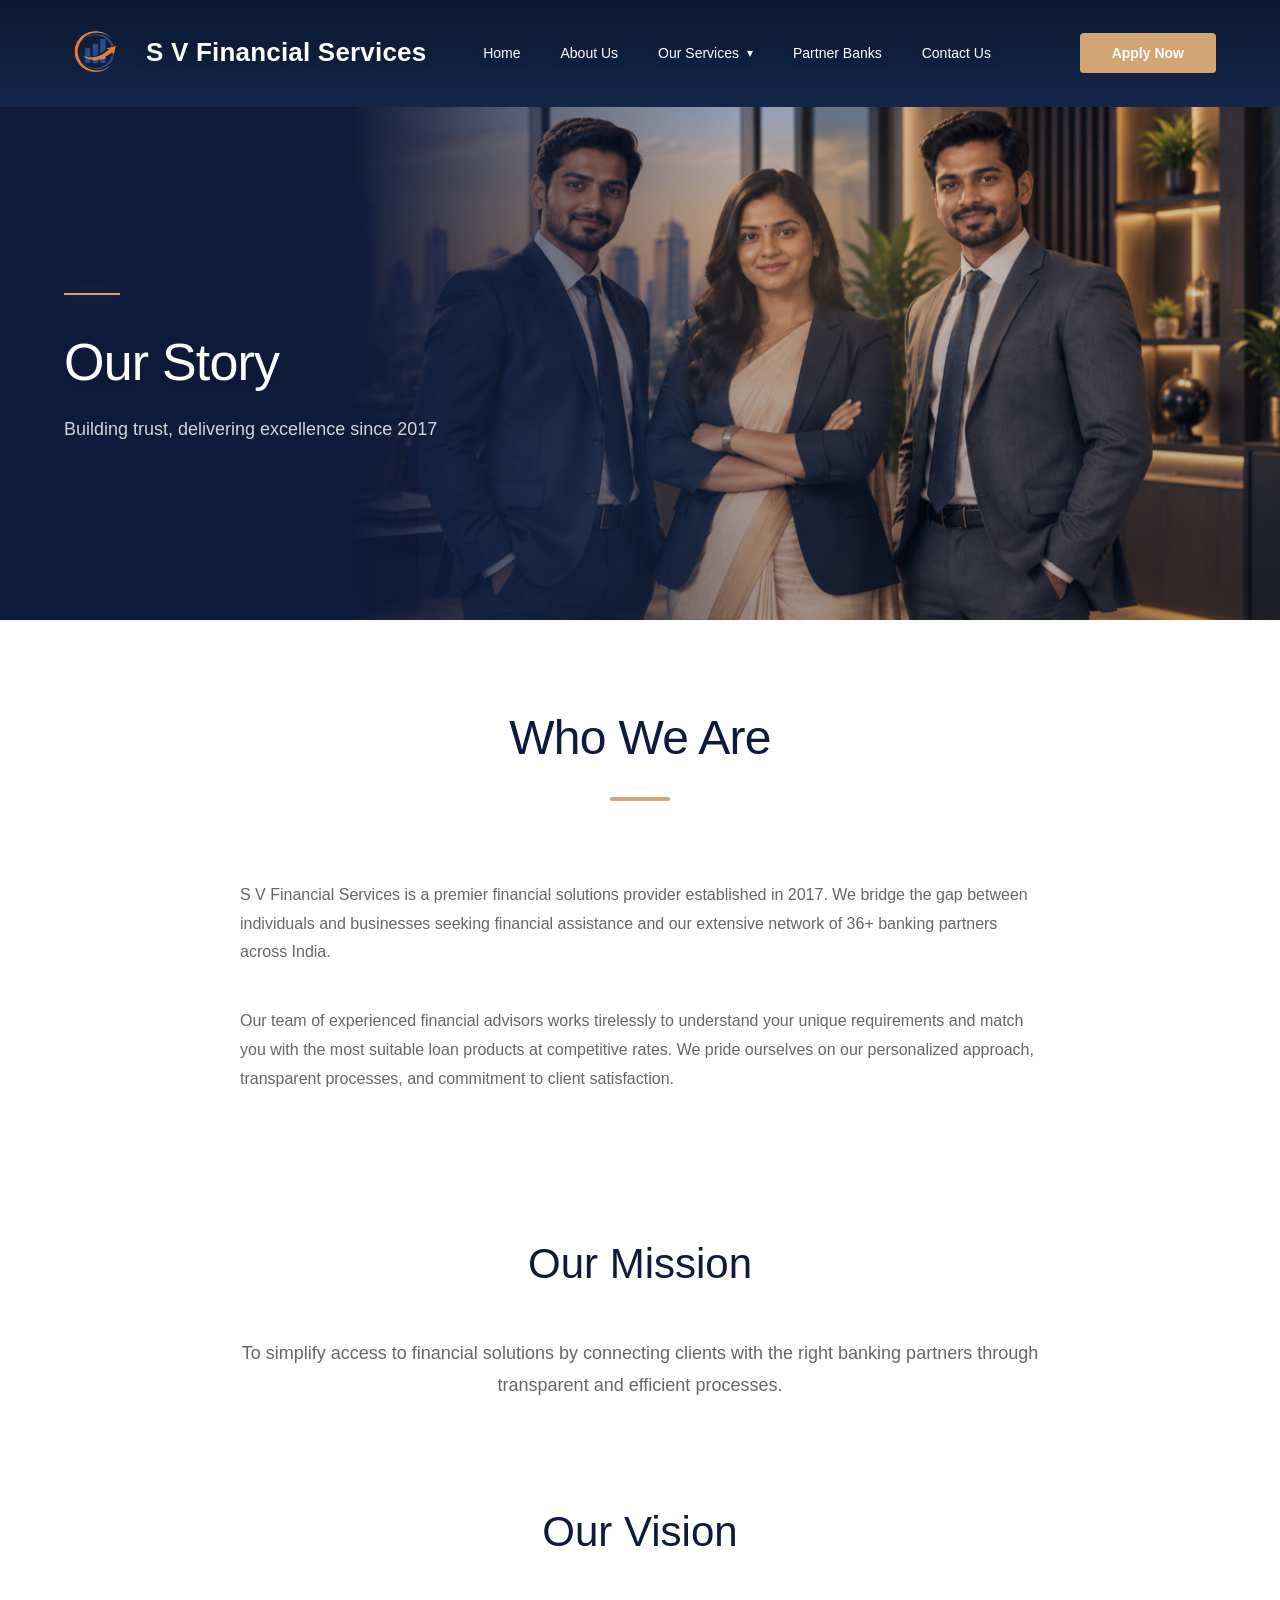
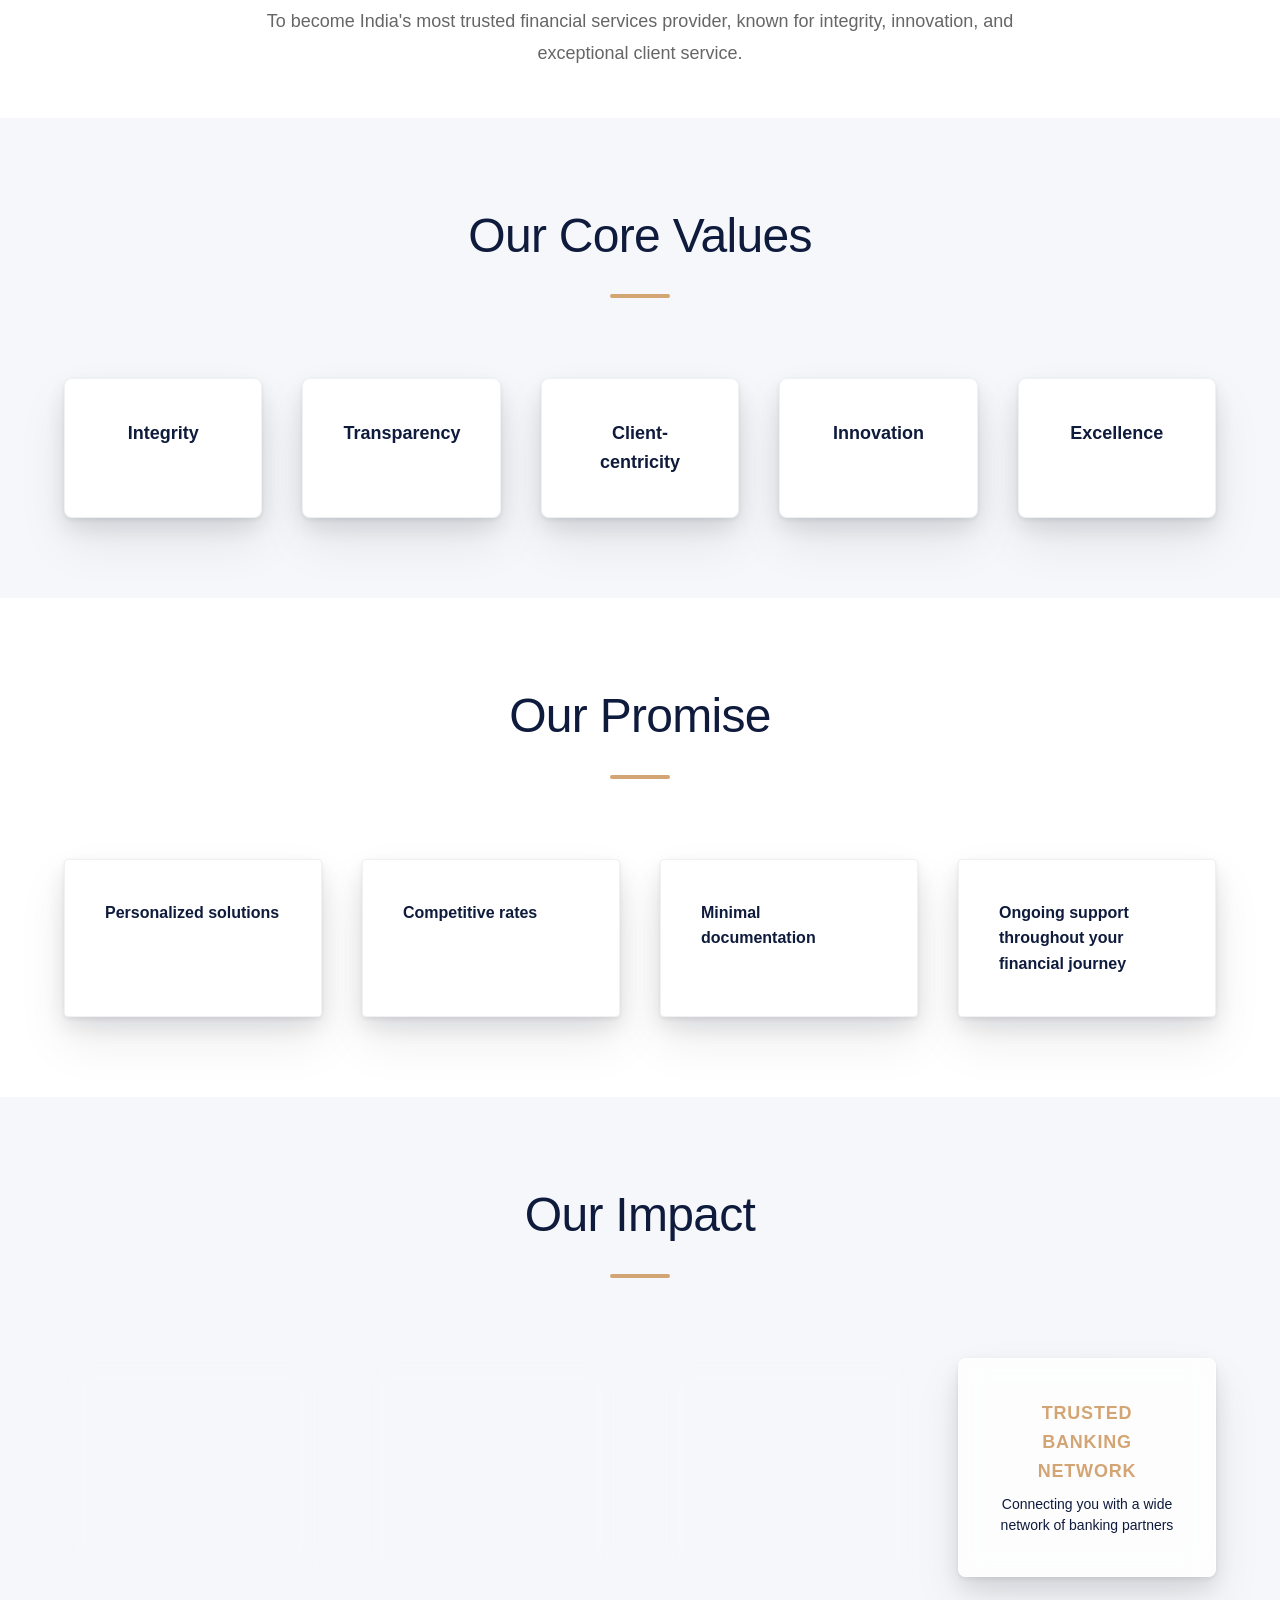
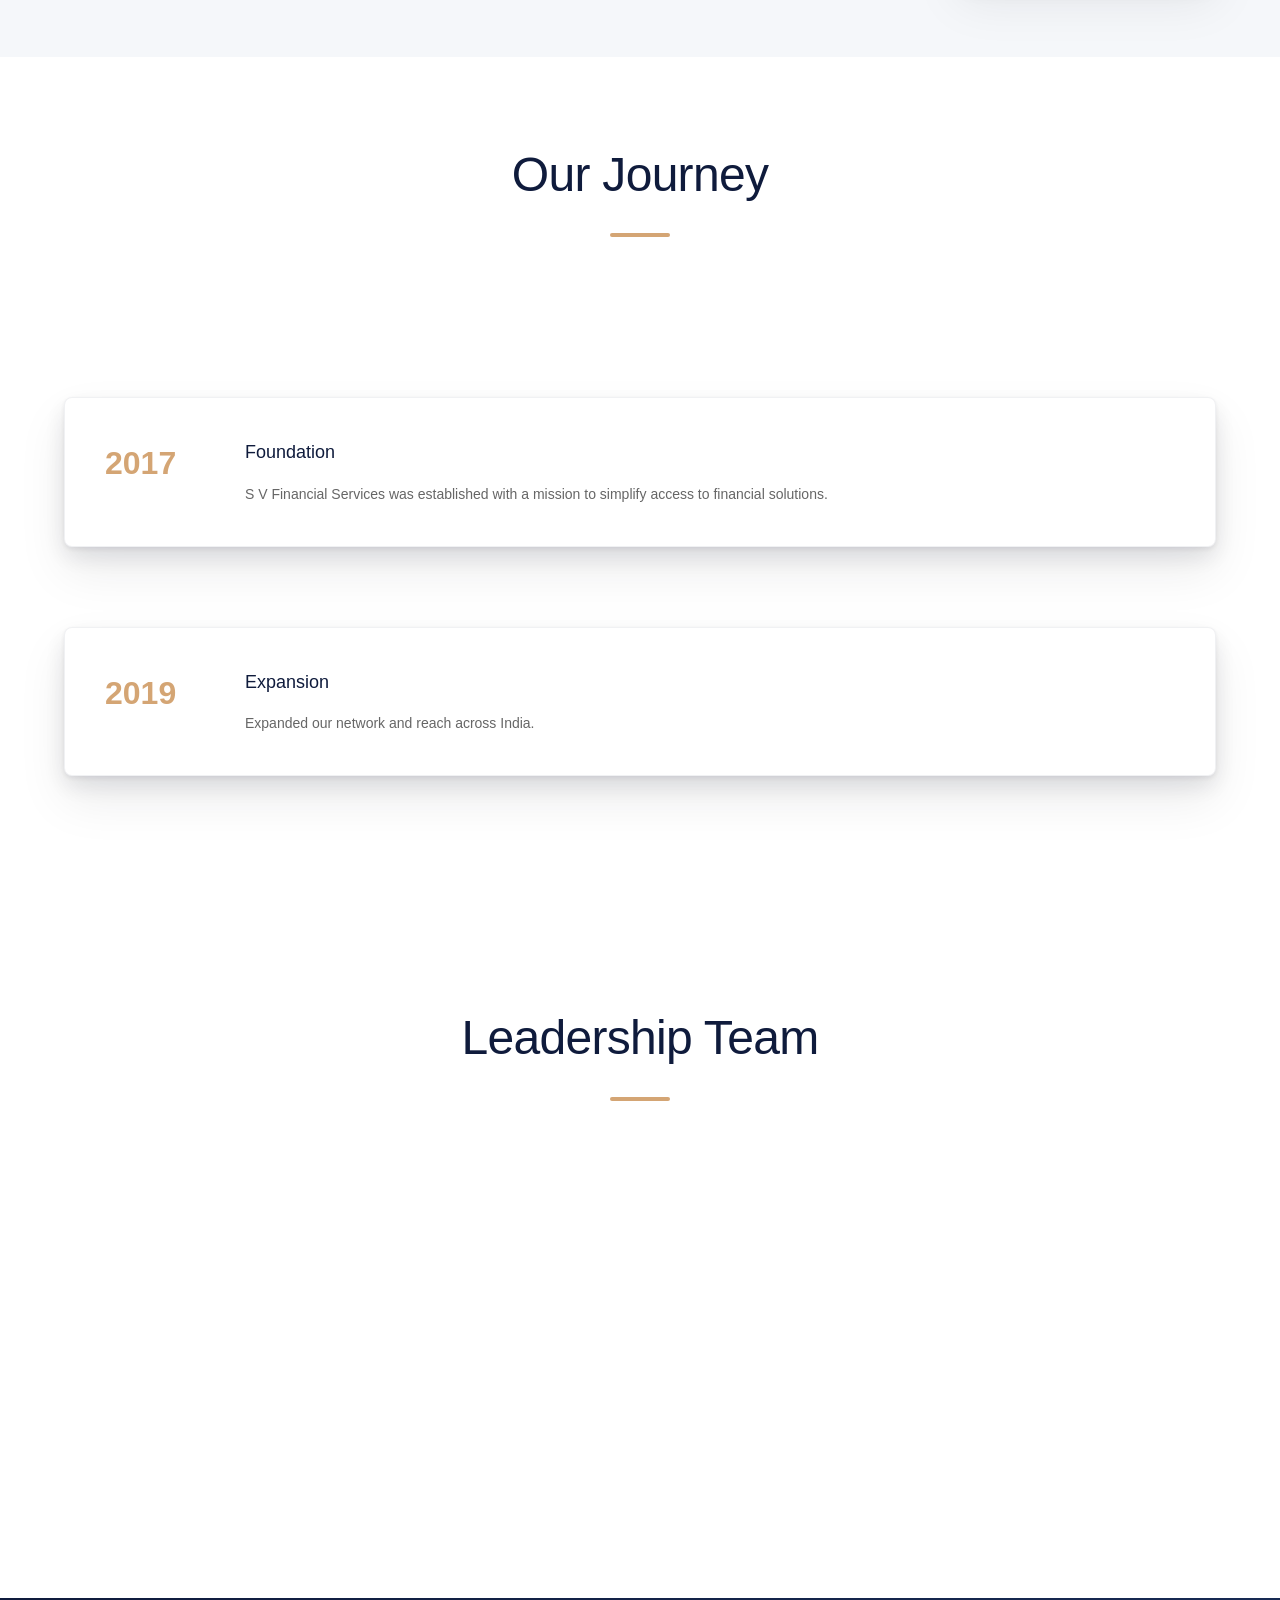
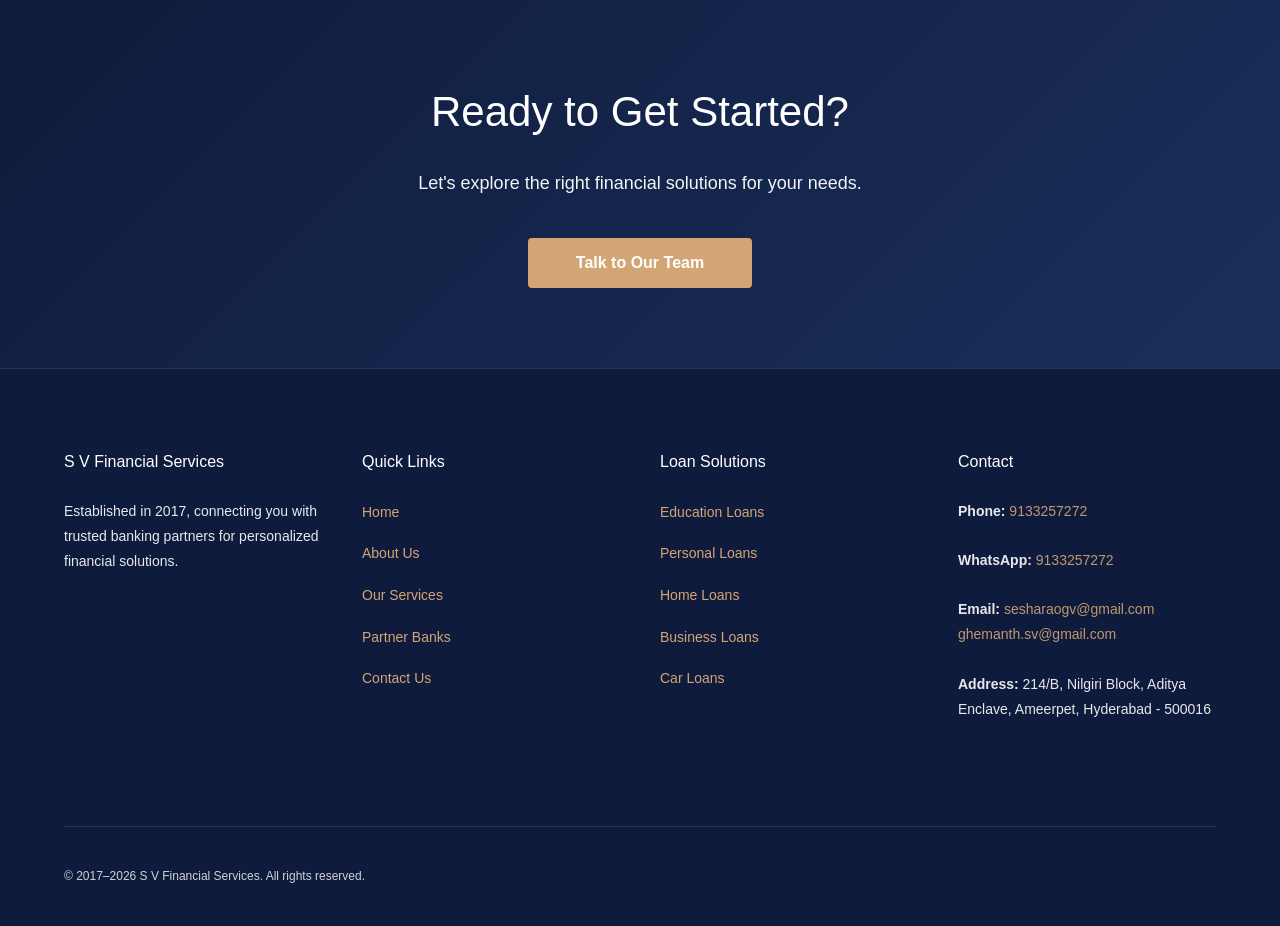
==== commit 58ebf129: "Add local SEO structured data" ====
--- a/about.html
+++ b/about.html
@@ -13,6 +13,29 @@
     
     <title>About S V Financial Services</title>
     <link rel="stylesheet" href="style.css">
+
+        <!-- Local SEO Structured Data -->
+    <script type="application/ld+json">
+    {
+        "@context": "https://schema.org",
+        "@type": "FinancialService",
+        "@id": "https://sv-financial-services.sahi-srinivas99.workers.dev/#business",
+        "name": "S V Financial Services",
+        "url": "https://sv-financial-services.sahi-srinivas99.workers.dev/",
+        "logo": "https://sv-financial-services.sahi-srinivas99.workers.dev/assets/LOGO.png",
+        "image": "https://sv-financial-services.sahi-srinivas99.workers.dev/assets/about-leaders.png",
+        "telephone": "+91-9133257272",
+        "address": {
+            "@type": "PostalAddress",
+            "streetAddress": "214/B, Nilgiri Block, Aditya Enclave, Ameerpet",
+            "addressLocality": "Hyderabad",
+            "addressRegion": "Telangana",
+            "postalCode": "500016",
+            "addressCountry": "IN"
+        },
+        "foundingDate": "2017"
+    }
+    </script>
 </head>
 <body>
     <!-- HEADER & NAVIGATION -->
